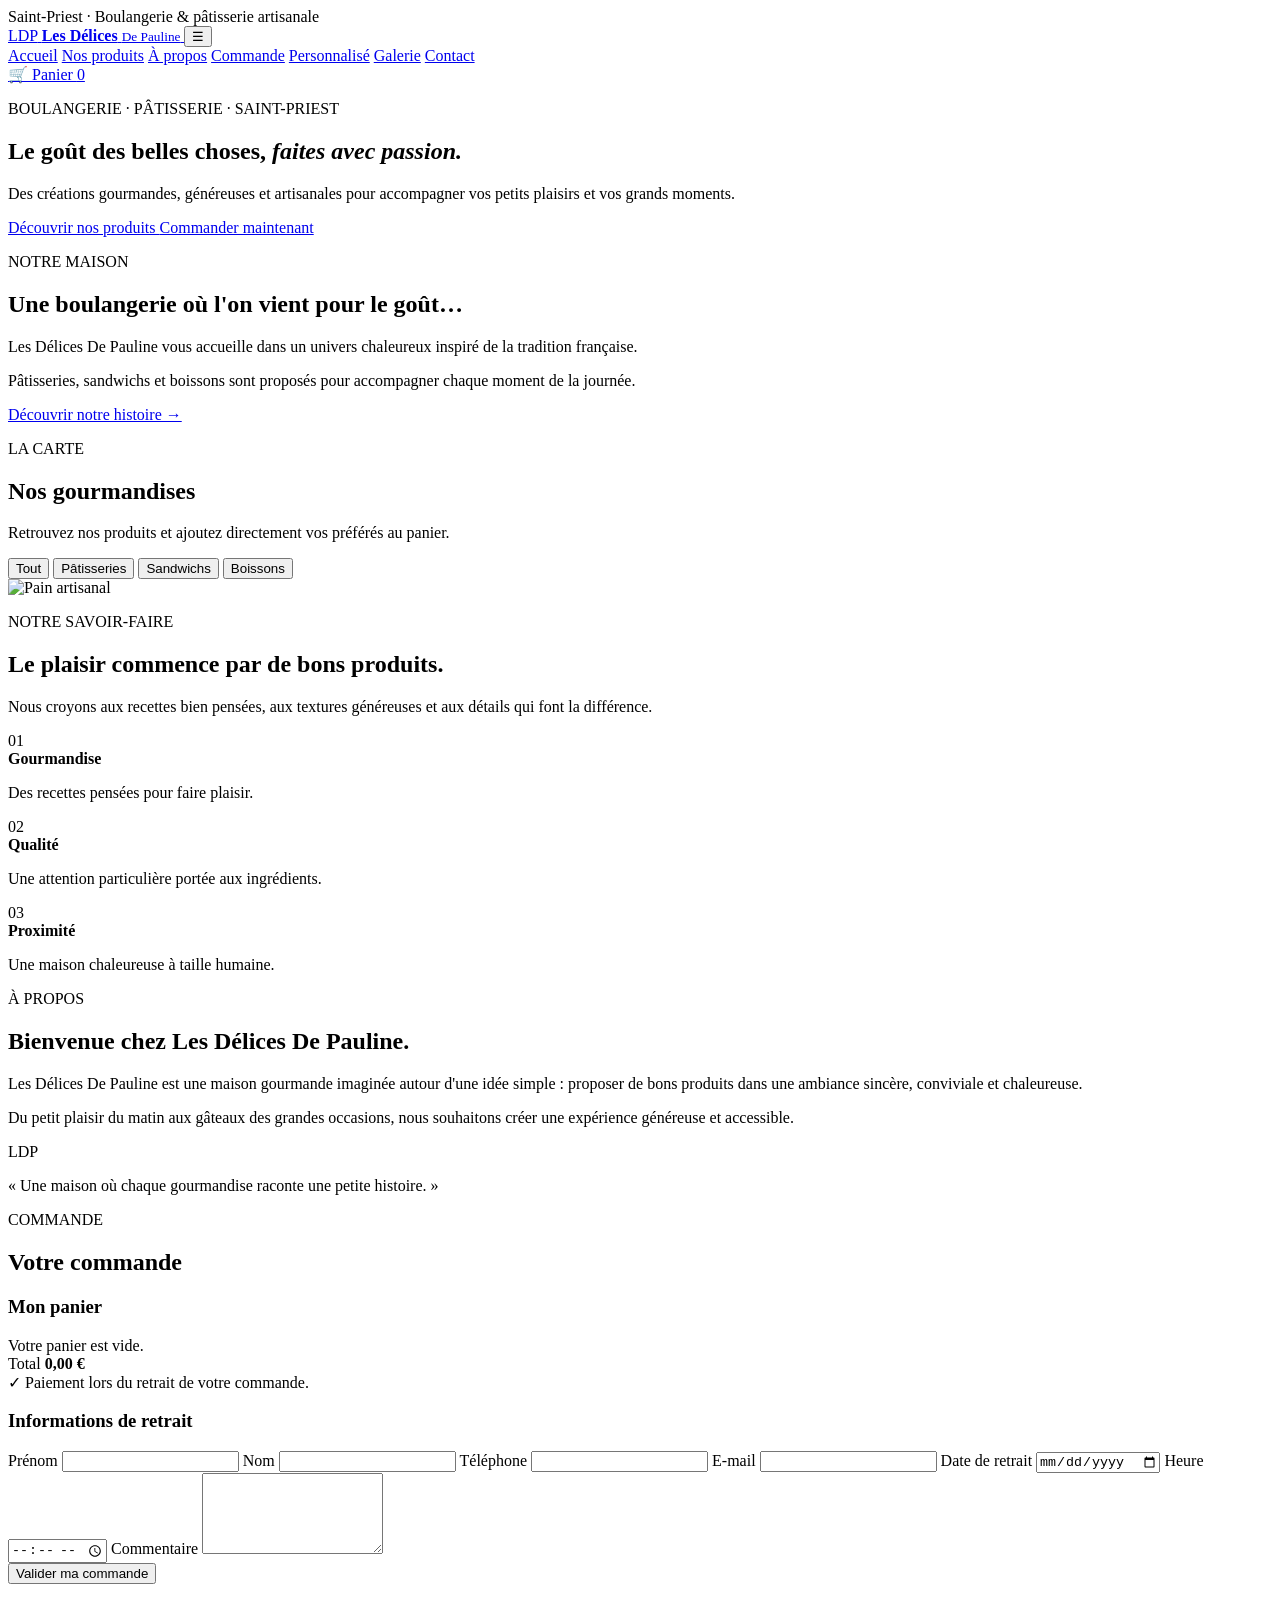
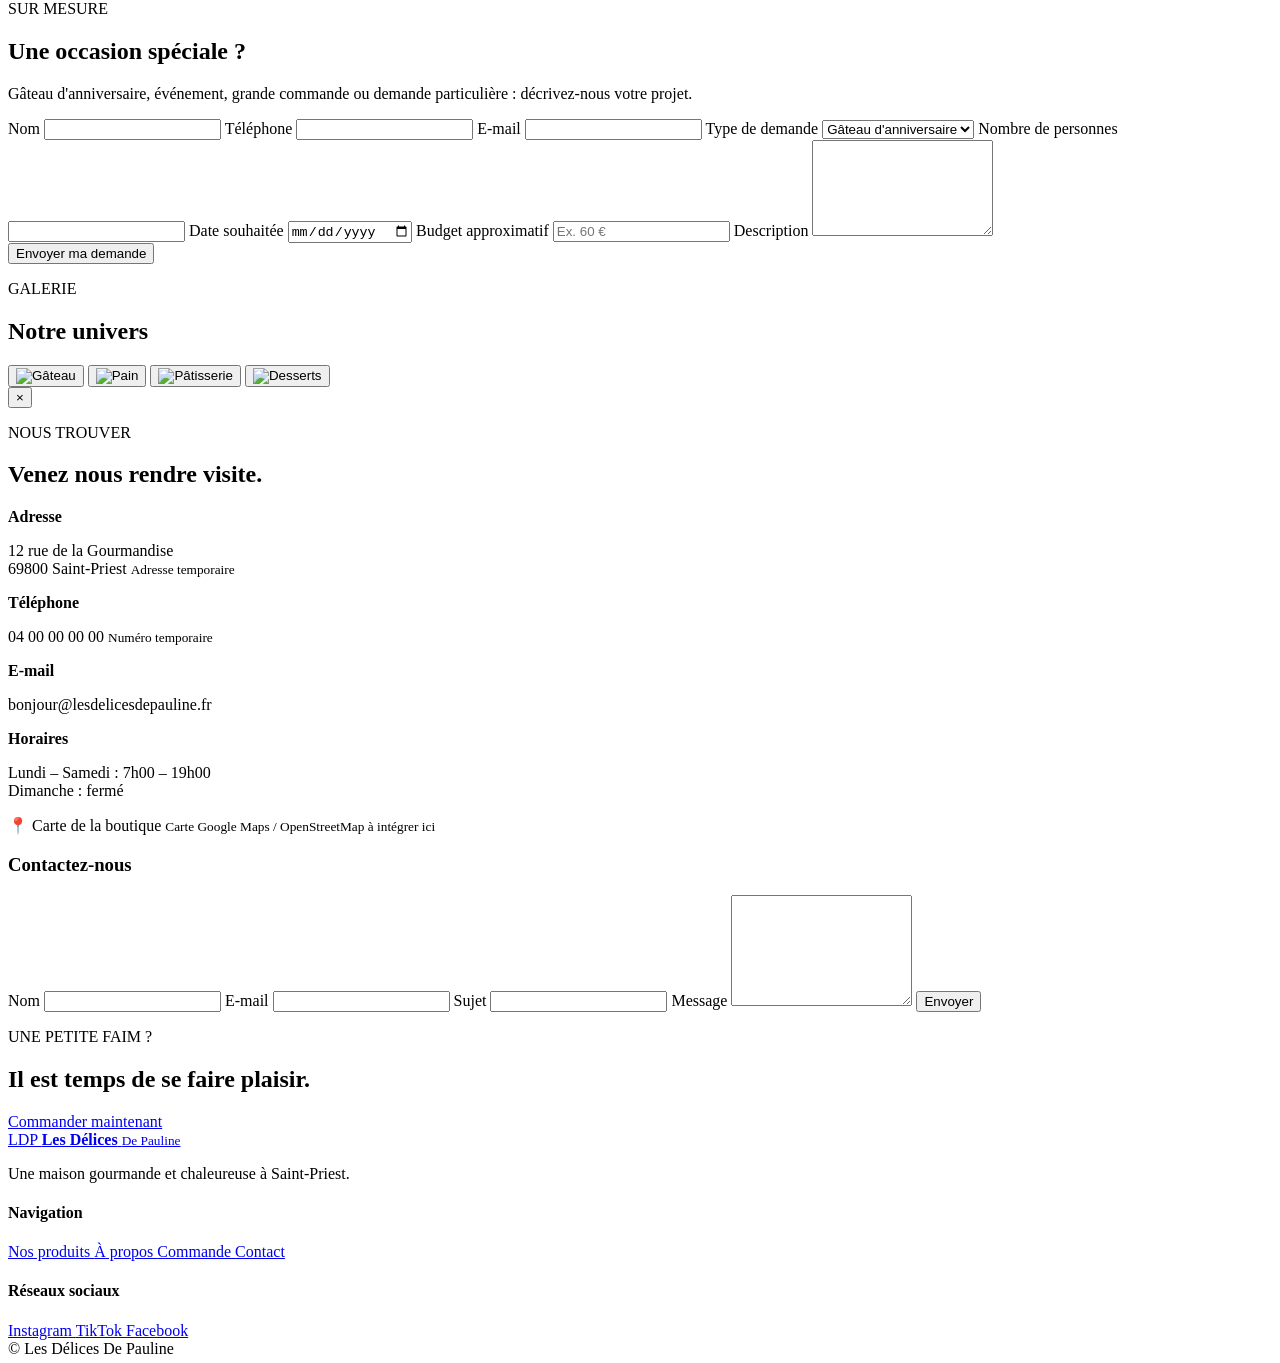
==== index.html @ 316fb8d6 "Add index.html for bakery website This commit adds a new HTML file for the bakery website, including" ====
<!DOCTYPE html>
<html lang="fr">
<head>
    <meta charset="UTF-8">
    <meta name="viewport" content="width=device-width, initial-scale=1.0">

    <meta name="description"
          content="Les Délices De Pauline - Boulangerie et pâtisserie artisanale à Saint-Priest.">

    <title>Les Délices De Pauline | Boulangerie & Pâtisserie</title>

    <!-- Polices Google -->
    <link rel="preconnect" href="https://fonts.googleapis.com">
    <link rel="preconnect" href="https://fonts.gstatic.com" crossorigin>

    <link href="https://fonts.googleapis.com/css2?family=Cormorant+Garamond:wght@500;600;700&family=Montserrat:wght@400;500;600;700&display=swap"
          rel="stylesheet">

    <link rel="stylesheet" href="style.css">
</head>

<body>

<!-- =====================================================
     BARRE SUPÉRIEURE
===================================================== -->

<div class="topbar">
    Saint-Priest · Boulangerie & pâtisserie artisanale
</div>


<!-- =====================================================
     NAVIGATION
===================================================== -->

<header class="header">

    <nav class="navbar">

        <a href="#accueil" class="logo">

            <span class="logo-circle">LDP</span>

            <span class="logo-text">
                <strong>Les Délices</strong>
                <small>De Pauline</small>
            </span>

        </a>

        <button class="menu-toggle" id="menuToggle">
            ☰
        </button>

        <div class="nav-links" id="navLinks">

            <a href="#accueil">Accueil</a>
            <a href="#produits">Nos produits</a>
            <a href="#apropos">À propos</a>
            <a href="#commande">Commande</a>
            <a href="#personnalise">Personnalisé</a>
            <a href="#galerie">Galerie</a>
            <a href="#contact">Contact</a>

        </div>

        <a href="#commande" class="cart-button">

            🛒 Panier

            <span id="cartCount">0</span>

        </a>

    </nav>

</header>


<main>

<!-- =====================================================
     HERO
===================================================== -->

<section class="hero" id="accueil">

    <div class="hero-overlay"></div>

    <div class="hero-content">

        <p class="eyebrow">
            BOULANGERIE · PÂTISSERIE · SAINT-PRIEST
        </p>

        <h1>
            Le goût des belles choses,
            <em>faites avec passion.</em>
        </h1>

        <p>
            Des créations gourmandes, généreuses et artisanales
            pour accompagner vos petits plaisirs et vos grands moments.
        </p>

        <div class="hero-buttons">

            <a href="#produits" class="btn btn-gold">
                Découvrir nos produits
            </a>

            <a href="#commande" class="btn btn-white">
                Commander maintenant
            </a>

        </div>

    </div>

</section>


<!-- =====================================================
     INTRODUCTION
===================================================== -->

<section class="intro section">

    <div class="container intro-grid">

        <div>

            <p class="eyebrow">
                NOTRE MAISON
            </p>

            <h2>
                Une boulangerie où l'on vient
                pour le goût…
            </h2>

        </div>

        <div>

            <p>
                Les Délices De Pauline vous accueille dans un univers
                chaleureux inspiré de la tradition française.
            </p>

            <p>
                Pâtisseries, sandwichs et boissons sont proposés
                pour accompagner chaque moment de la journée.
            </p>

            <a href="#apropos" class="text-link">
                Découvrir notre histoire →
            </a>

        </div>

    </div>

</section>


<!-- =====================================================
     PRODUITS
===================================================== -->

<section class="products section" id="produits">

    <div class="container">

        <div class="section-header">

            <div>

                <p class="eyebrow">
                    LA CARTE
                </p>

                <h2>
                    Nos gourmandises
                </h2>

            </div>

            <p>
                Retrouvez nos produits et ajoutez directement
                vos préférés au panier.
            </p>

        </div>


        <!-- FILTRES -->

        <div class="filters">

            <button class="filter active" data-filter="all">
                Tout
            </button>

            <button class="filter" data-filter="patisseries">
                Pâtisseries
            </button>

            <button class="filter" data-filter="sandwichs">
                Sandwichs
            </button>

            <button class="filter" data-filter="boissons">
                Boissons
            </button>

        </div>


        <!-- PRODUITS GÉNÉRÉS PAR JAVASCRIPT -->

        <div class="products-grid" id="productsGrid"></div>

    </div>

</section>


<!-- =====================================================
     SAVOIR-FAIRE
===================================================== -->

<section class="quality section">

    <div class="container quality-grid">

        <div class="quality-image">

            <!--
            IMAGE À REMPLACER :

            Remplacez cette URL par votre propre photo.
            -->

            <img
                src="https://images.unsplash.com/photo-1509440159596-0249088772ff?auto=format&fit=crop&w=1200&q=85"
                alt="Pain artisanal">

        </div>


        <div class="quality-content">

            <p class="eyebrow">
                NOTRE SAVOIR-FAIRE
            </p>

            <h2>
                Le plaisir commence
                par de bons produits.
            </h2>

            <p>
                Nous croyons aux recettes bien pensées,
                aux textures généreuses et aux détails
                qui font la différence.
            </p>

            <div class="values">

                <div>
                    <span>01</span>

                    <div>
                        <strong>Gourmandise</strong>
                        <p>
                            Des recettes pensées pour faire plaisir.
                        </p>
                    </div>
                </div>

                <div>
                    <span>02</span>

                    <div>
                        <strong>Qualité</strong>
                        <p>
                            Une attention particulière portée aux ingrédients.
                        </p>
                    </div>
                </div>

                <div>
                    <span>03</span>

                    <div>
                        <strong>Proximité</strong>
                        <p>
                            Une maison chaleureuse à taille humaine.
                        </p>
                    </div>
                </div>

            </div>

        </div>

    </div>

</section>


<!-- =====================================================
     À PROPOS
===================================================== -->

<section class="about section" id="apropos">

    <div class="container about-grid">

        <div>

            <p class="eyebrow">
                À PROPOS
            </p>

            <h2>
                Bienvenue chez
                Les Délices De Pauline.
            </h2>

            <!--
            TEXTE À MODIFIER :

            Remplacez ces paragraphes par votre véritable histoire.
            -->

            <p>
                Les Délices De Pauline est une maison gourmande
                imaginée autour d'une idée simple :
                proposer de bons produits dans une ambiance
                sincère, conviviale et chaleureuse.
            </p>

            <p>
                Du petit plaisir du matin aux gâteaux des grandes
                occasions, nous souhaitons créer une expérience
                généreuse et accessible.
            </p>

        </div>


        <div class="about-card">

            <span>LDP</span>

            <p>
                « Une maison où chaque gourmandise
                raconte une petite histoire. »
            </p>

        </div>

    </div>

</section>


<!-- =====================================================
     COMMANDE / PANIER
===================================================== -->

<section class="order section" id="commande">

    <div class="container">

        <div class="section-header">

            <div>

                <p class="eyebrow">
                    COMMANDE
                </p>

                <h2>
                    Votre commande
                </h2>

            </div>

        </div>


        <div class="order-grid">


            <!-- PANIER -->

            <div class="cart-box">

                <h3>
                    Mon panier
                </h3>

                <div id="cartItems">

                    <div class="empty-cart">
                        Votre panier est vide.
                    </div>

                </div>


                <div class="cart-total">

                    <span>
                        Total
                    </span>

                    <strong id="cartTotal">
                        0,00 €
                    </strong>

                </div>

                <div class="payment-note">
                    ✓ Paiement lors du retrait de votre commande.
                </div>

            </div>


            <!-- FORMULAIRE -->

            <form class="form-box" id="orderForm">

                <h3>
                    Informations de retrait
                </h3>

                <div class="form-grid">

                    <label>
                        Prénom
                        <input
                            type="text"
                            name="prenom"
                            required>
                    </label>

                    <label>
                        Nom
                        <input
                            type="text"
                            name="nom"
                            required>
                    </label>

                    <label>
                        Téléphone
                        <input
                            type="tel"
                            name="telephone"
                            required>
                    </label>

                    <label>
                        E-mail
                        <input
                            type="email"
                            name="email"
                            required>
                    </label>

                    <label>
                        Date de retrait
                        <input
                            type="date"
                            name="date"
                            required>
                    </label>

                    <label>
                        Heure
                        <input
                            type="time"
                            name="heure"
                            required>
                    </label>

                    <label class="full">

                        Commentaire

                        <textarea
                            name="commentaire"
                            rows="5"
                            placeholder="Une précision pour votre commande ?">
                        </textarea>

                    </label>

                </div>

                <button
                    type="submit"
                    class="btn btn-brown full">

                    Valider ma commande

                </button>

            </form>

        </div>

    </div>

</section>


<!-- =====================================================
     COMMANDE PERSONNALISÉE
===================================================== -->

<section class="personalized section" id="personnalise">

    <div class="container personalized-grid">

        <div>

            <p class="eyebrow">
                SUR MESURE
            </p>

            <h2>
                Une occasion spéciale ?
            </h2>

            <p>
                Gâteau d'anniversaire, événement,
                grande commande ou demande particulière :
                décrivez-nous votre projet.
            </p>

        </div>


        <form class="form-box" id="customForm">

            <div class="form-grid">

                <label>
                    Nom
                    <input name="nom" required>
                </label>

                <label>
                    Téléphone
                    <input name="telephone" required>
                </label>

                <label>
                    E-mail
                    <input name="email" type="email" required>
                </label>

                <label>
                    Type de demande

                    <select name="type">

                        <option>
                            Gâteau d'anniversaire
                        </option>

                        <option>
                            Événement
                        </option>

                        <option>
                            Grande commande
                        </option>

                        <option>
                            Demande spéciale
                        </option>

                    </select>

                </label>

                <label>
                    Nombre de personnes
                    <input
                        name="personnes"
                        type="number"
                        min="1">
                </label>

                <label>
                    Date souhaitée
                    <input
                        name="date"
                        type="date">
                </label>

                <label>
                    Budget approximatif
                    <input
                        name="budget"
                        placeholder="Ex. 60 €">
                </label>

                <label class="full">

                    Description

                    <textarea
                        name="description"
                        rows="6"
                        required
                        placeholder="Décrivez votre projet...">
                    </textarea>

                </label>

            </div>

            <button class="btn btn-brown full">
                Envoyer ma demande
            </button>

        </form>

    </div>

</section>


<!-- =====================================================
     GALERIE
===================================================== -->

<section class="gallery section" id="galerie">

    <div class="container">

        <div class="section-header">

            <div>

                <p class="eyebrow">
                    GALERIE
                </p>

                <h2>
                    Notre univers
                </h2>

            </div>

        </div>


        <!--
        IMAGES À REMPLACER :
        Remplacez les URL des images par vos propres photos.
        -->

        <div class="gallery-grid">

            <button class="gallery-image">
                <img
                    src="https://images.unsplash.com/photo-1578985545062-69928b1d9587?auto=format&fit=crop&w=1000&q=85"
                    alt="Gâteau">
            </button>

            <button class="gallery-image">
                <img
                    src="https://images.unsplash.com/photo-1555507036-ab1f4038808a?auto=format&fit=crop&w=1000&q=85"
                    alt="Pain">
            </button>

            <button class="gallery-image">
                <img
                    src="https://images.unsplash.com/photo-1486427944299-d1955d23e34d?auto=format&fit=crop&w=1000&q=85"
                    alt="Pâtisserie">
            </button>

            <button class="gallery-image">
                <img
                    src="https://images.unsplash.com/photo-1519869325930-281384150729?auto=format&fit=crop&w=1000&q=85"
                    alt="Desserts">
            </button>

        </div>

    </div>

</section>


<!-- =====================================================
     LIGHTBOX
===================================================== -->

<div class="lightbox" id="lightbox">

    <button id="closeLightbox">
        ×
    </button>

    <img id="lightboxImage" src="" alt="">

</div>


<!-- =====================================================
     CONTACT
===================================================== -->

<section class="contact section" id="contact">

    <div class="container contact-grid">

        <div>

            <p class="eyebrow">
                NOUS TROUVER
            </p>

            <h2>
                Venez nous rendre visite.
            </h2>


            <!--
            INFORMATIONS À MODIFIER :

            Adresse
            Téléphone
            Email
            Horaires
            -->

            <div class="contact-info">

                <div>
                    <strong>Adresse</strong>

                    <p>
                        12 rue de la Gourmandise<br>
                        69800 Saint-Priest

                        <small>
                            Adresse temporaire
                        </small>
                    </p>
                </div>


                <div>
                    <strong>Téléphone</strong>

                    <p>
                        04 00 00 00 00

                        <small>
                            Numéro temporaire
                        </small>
                    </p>
                </div>


                <div>
                    <strong>E-mail</strong>

                    <p>
                        bonjour@lesdelicesdepauline.fr
                    </p>
                </div>


                <div>
                    <strong>Horaires</strong>

                    <p>
                        Lundi – Samedi : 7h00 – 19h00<br>
                        Dimanche : fermé
                    </p>
                </div>

            </div>


            <div class="map">
                📍 Carte de la boutique
                <small>
                    Carte Google Maps / OpenStreetMap à intégrer ici
                </small>
            </div>

        </div>


        <form class="form-box" id="contactForm">

            <h3>
                Contactez-nous
            </h3>

            <label>
                Nom
                <input name="nom" required>
            </label>

            <label>
                E-mail
                <input
                    name="email"
                    type="email"
                    required>
            </label>

            <label>
                Sujet
                <input name="sujet" required>
            </label>

            <label>
                Message

                <textarea
                    name="message"
                    rows="7"
                    required>
                </textarea>

            </label>

            <button class="btn btn-brown">
                Envoyer
            </button>

        </form>

    </div>

</section>


<!-- =====================================================
     CTA
===================================================== -->

<section class="cta">

    <div class="container cta-content">

        <div>

            <p class="eyebrow">
                UNE PETITE FAIM ?
            </p>

            <h2>
                Il est temps de se faire plaisir.
            </h2>

        </div>

        <a href="#produits" class="btn btn-white">
            Commander maintenant
        </a>

    </div>

</section>

</main>


<!-- =====================================================
     FOOTER
===================================================== -->

<footer>

    <div class="container footer-grid">

        <div>

            <a href="#accueil" class="logo footer-logo">

                <span class="logo-circle">
                    LDP
                </span>

                <span class="logo-text">
                    <strong>Les Délices</strong>
                    <small>De Pauline</small>
                </span>

            </a>

            <p>
                Une maison gourmande et chaleureuse
                à Saint-Priest.
            </p>

        </div>


        <div>

            <h4>
                Navigation
            </h4>

            <a href="#produits">
                Nos produits
            </a>

            <a href="#apropos">
                À propos
            </a>

            <a href="#commande">
                Commande
            </a>

            <a href="#contact">
                Contact
            </a>

        </div>


        <div>

            <h4>
                Réseaux sociaux
            </h4>

            <!--
            RÉSEAUX SOCIAUX :

            Remplacez les "#" par vos vrais liens.
            -->

            <div class="socials">

                <a href="#" target="_blank">
                    Instagram
                </a>

                <a href="#" target="_blank">
                    TikTok
                </a>

                <a href="#" target="_blank">
                    Facebook
                </a>

            </div>

        </div>

    </div>


    <div class="footer-bottom">

        © <span id="year"></span>
        Les Délices De Pauline

    </div>

</footer>


<div class="toast" id="toast"></div>


<script src="script.js"></script>

</body>
</html>
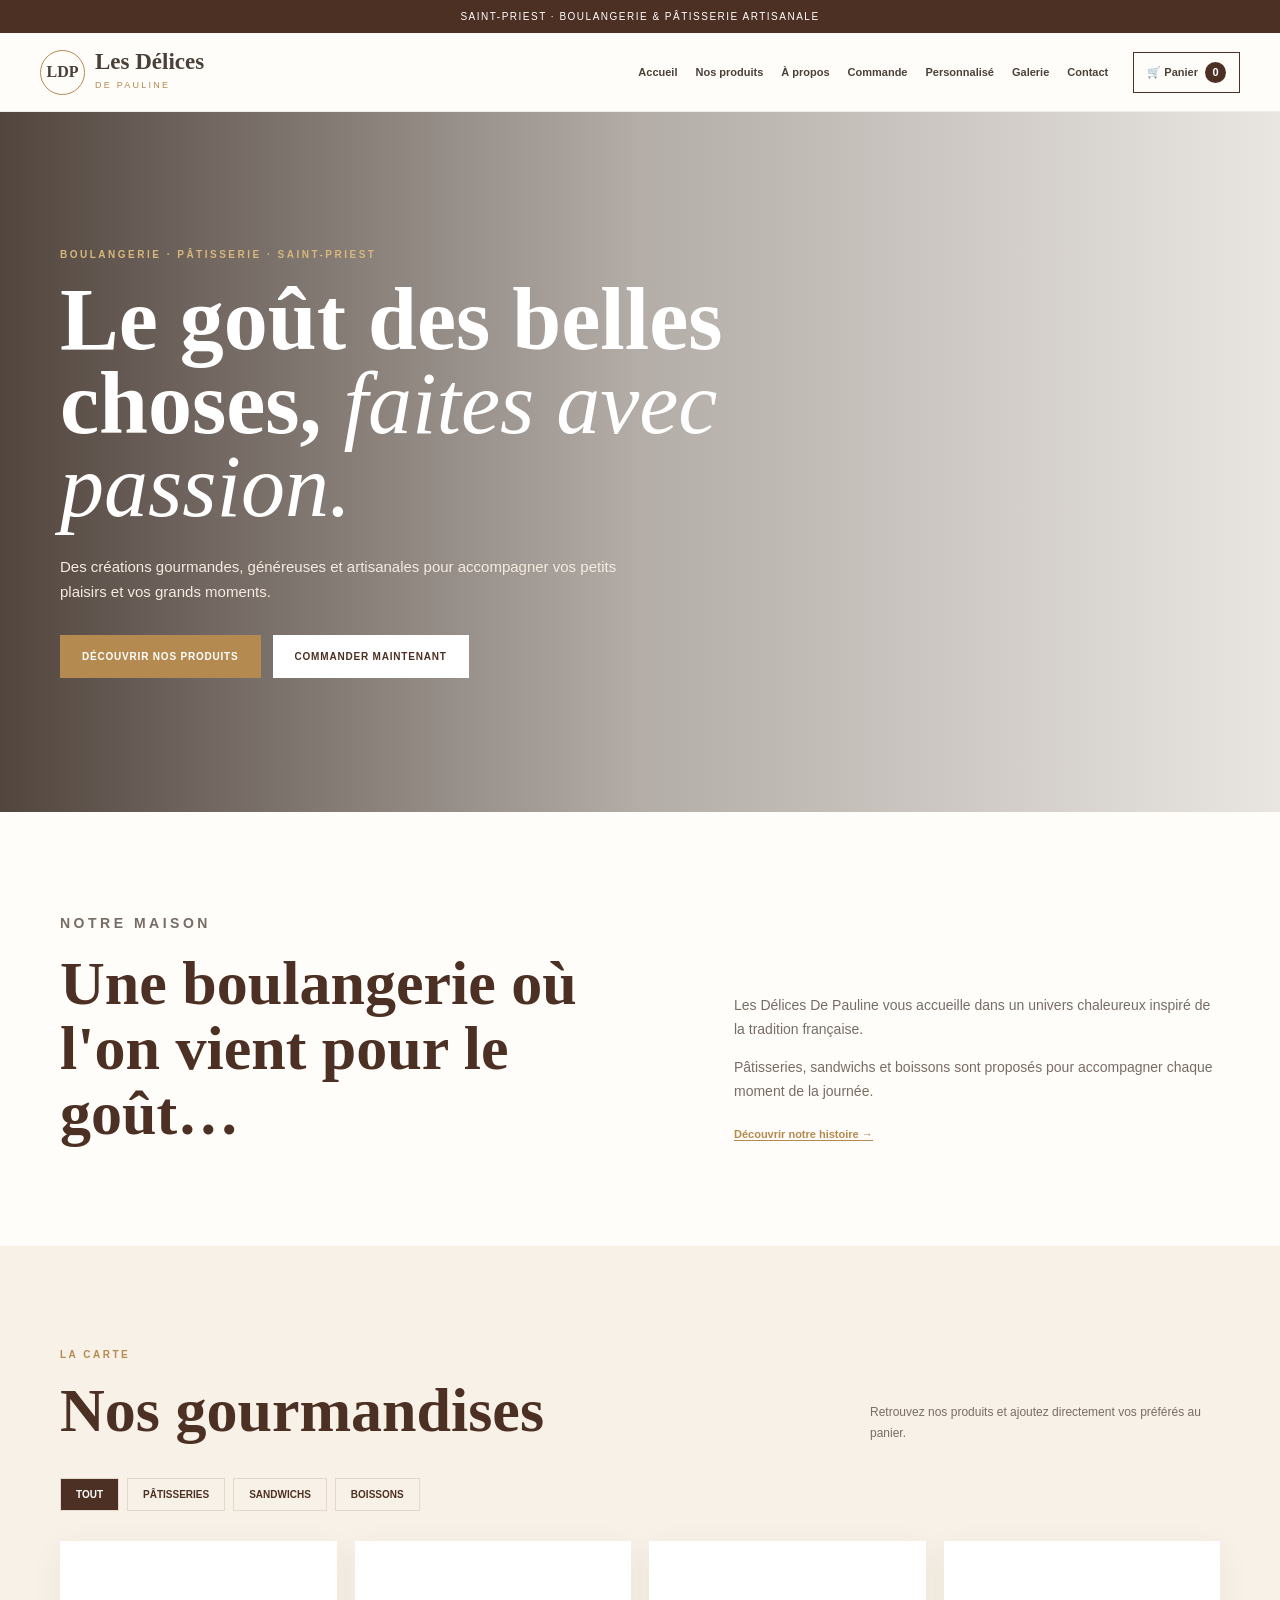
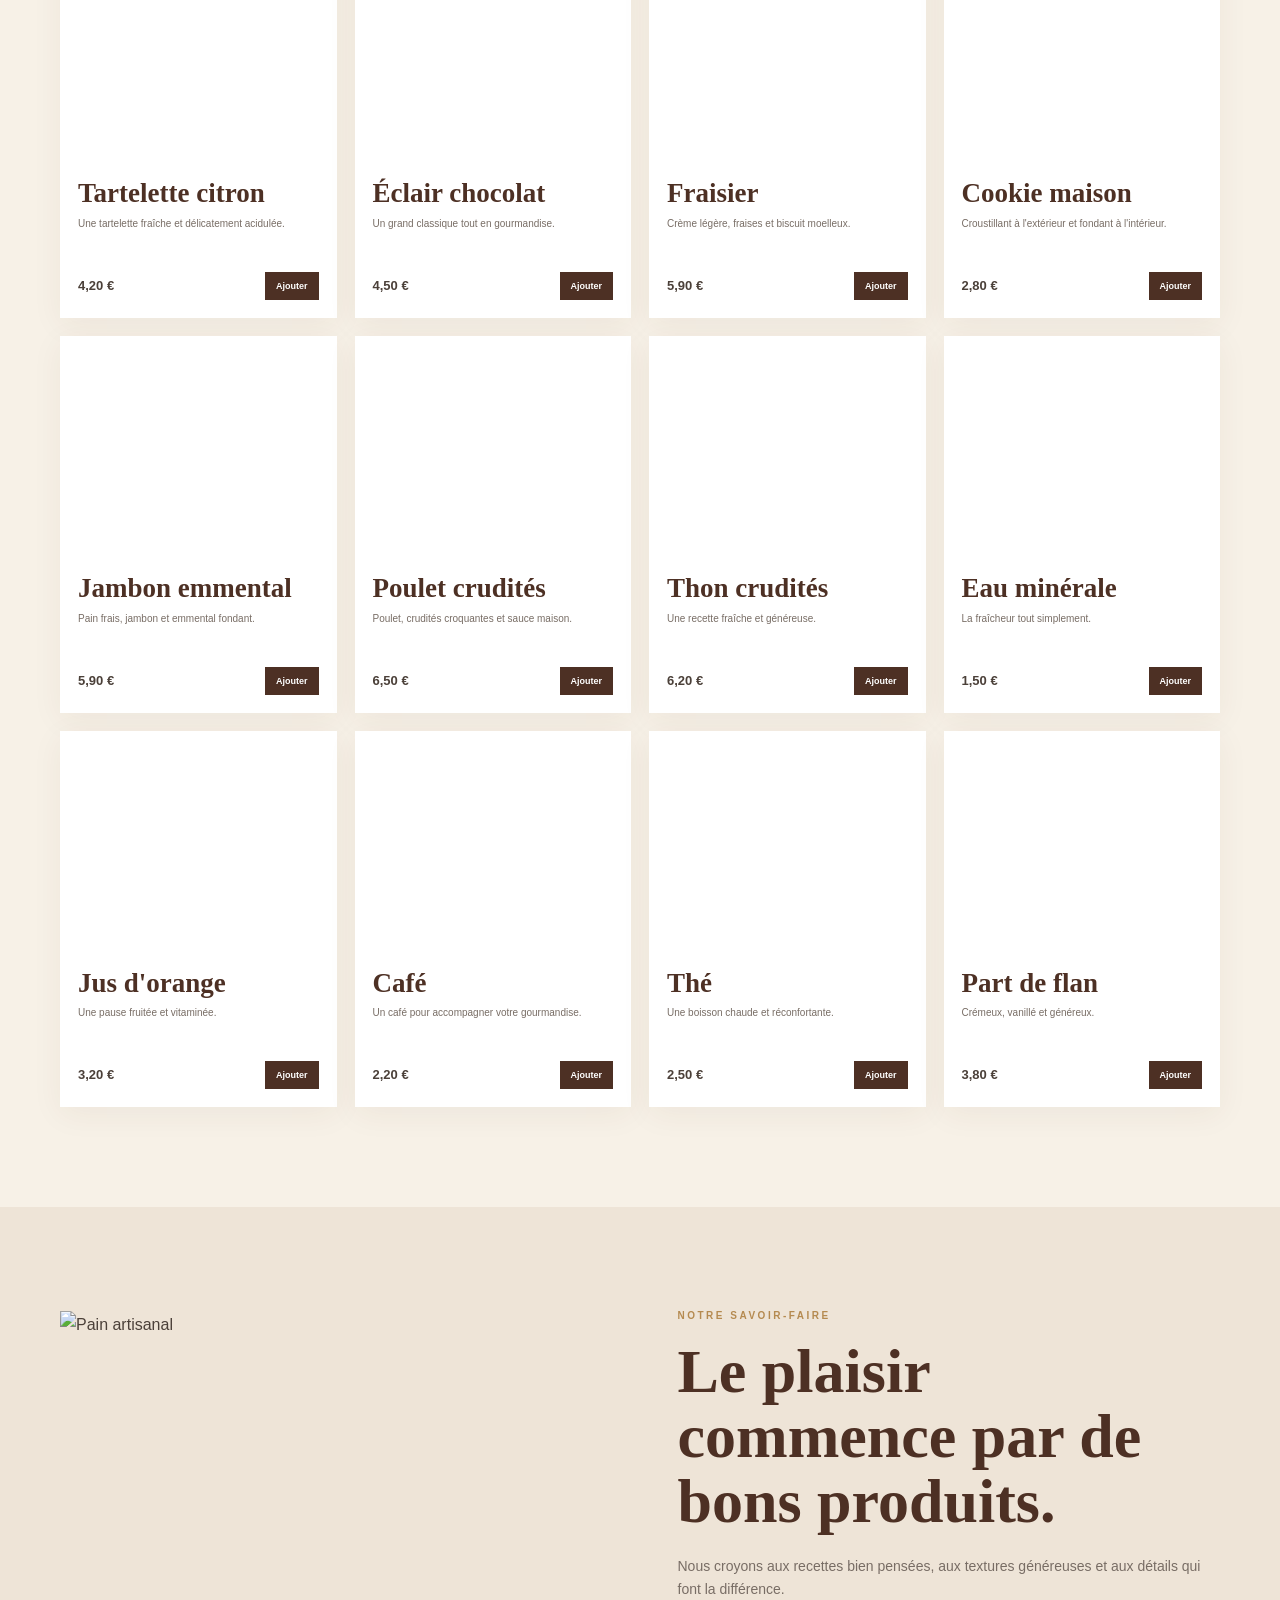
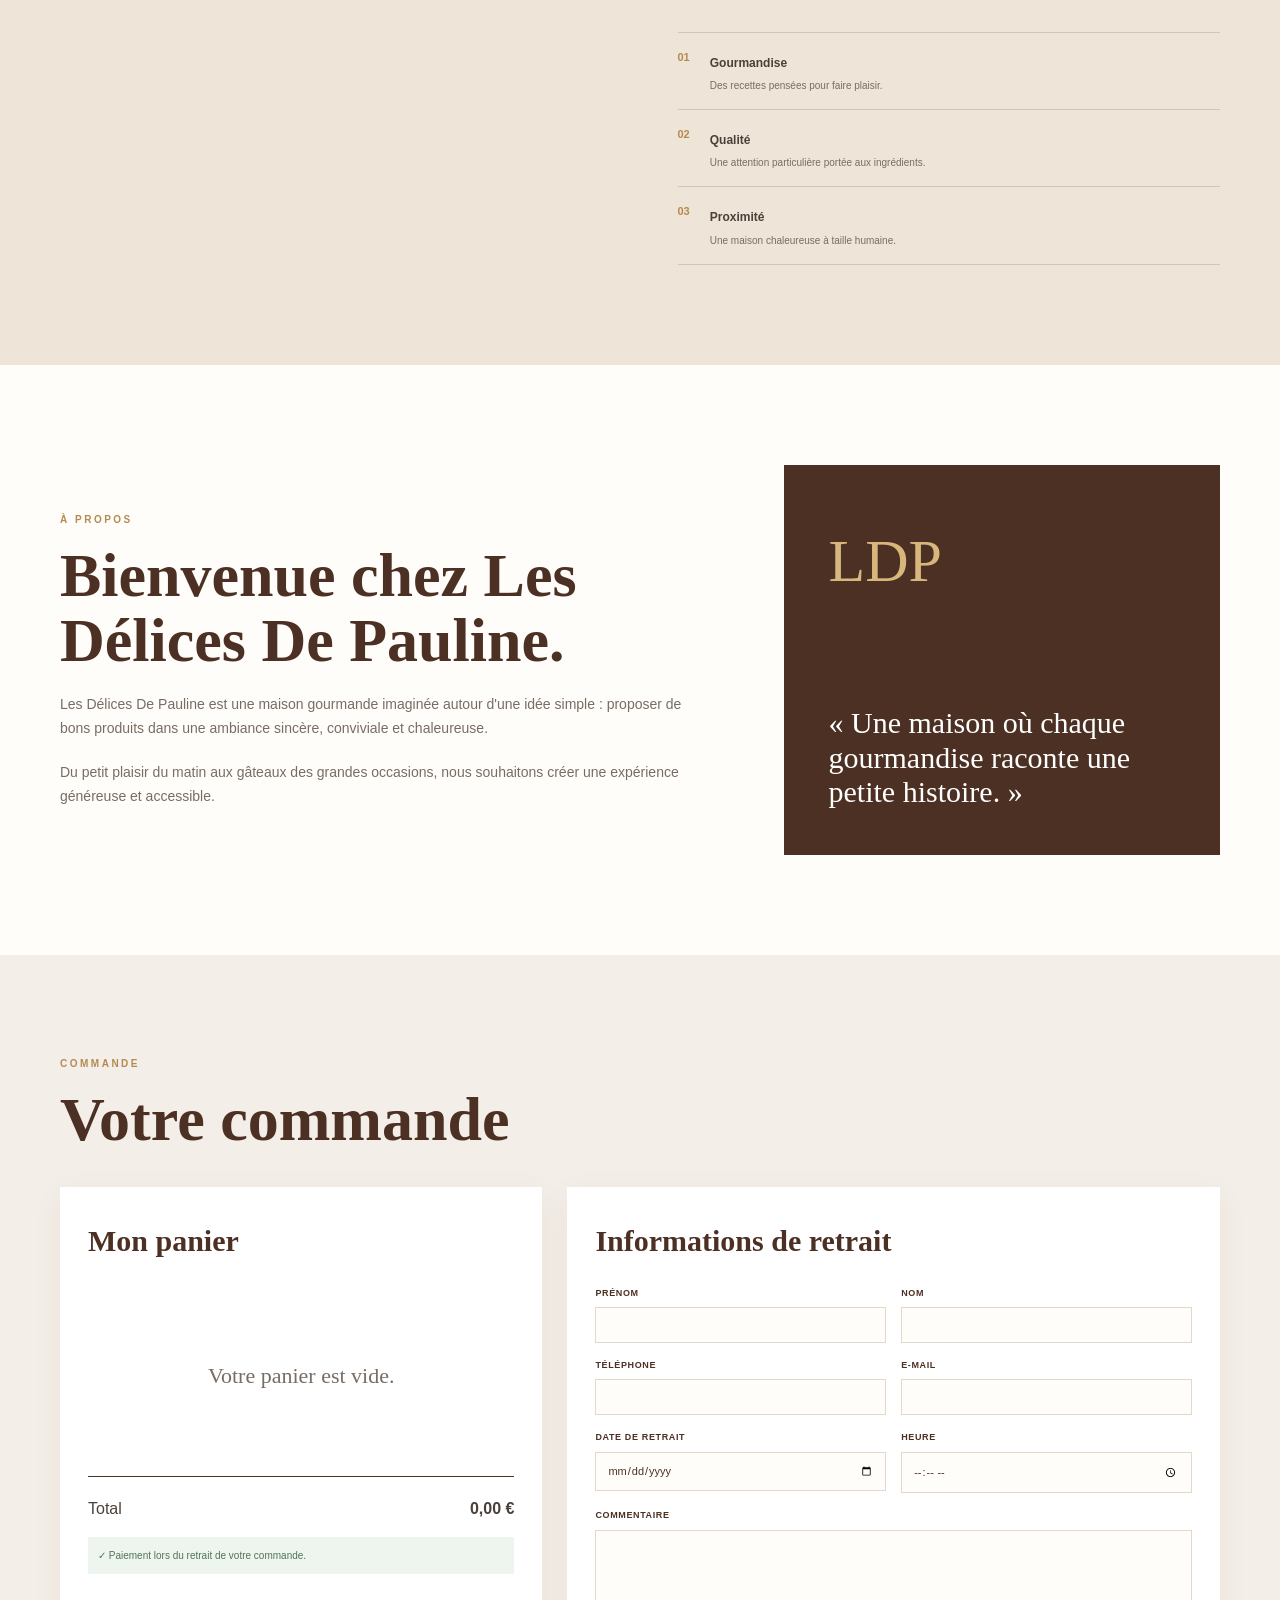
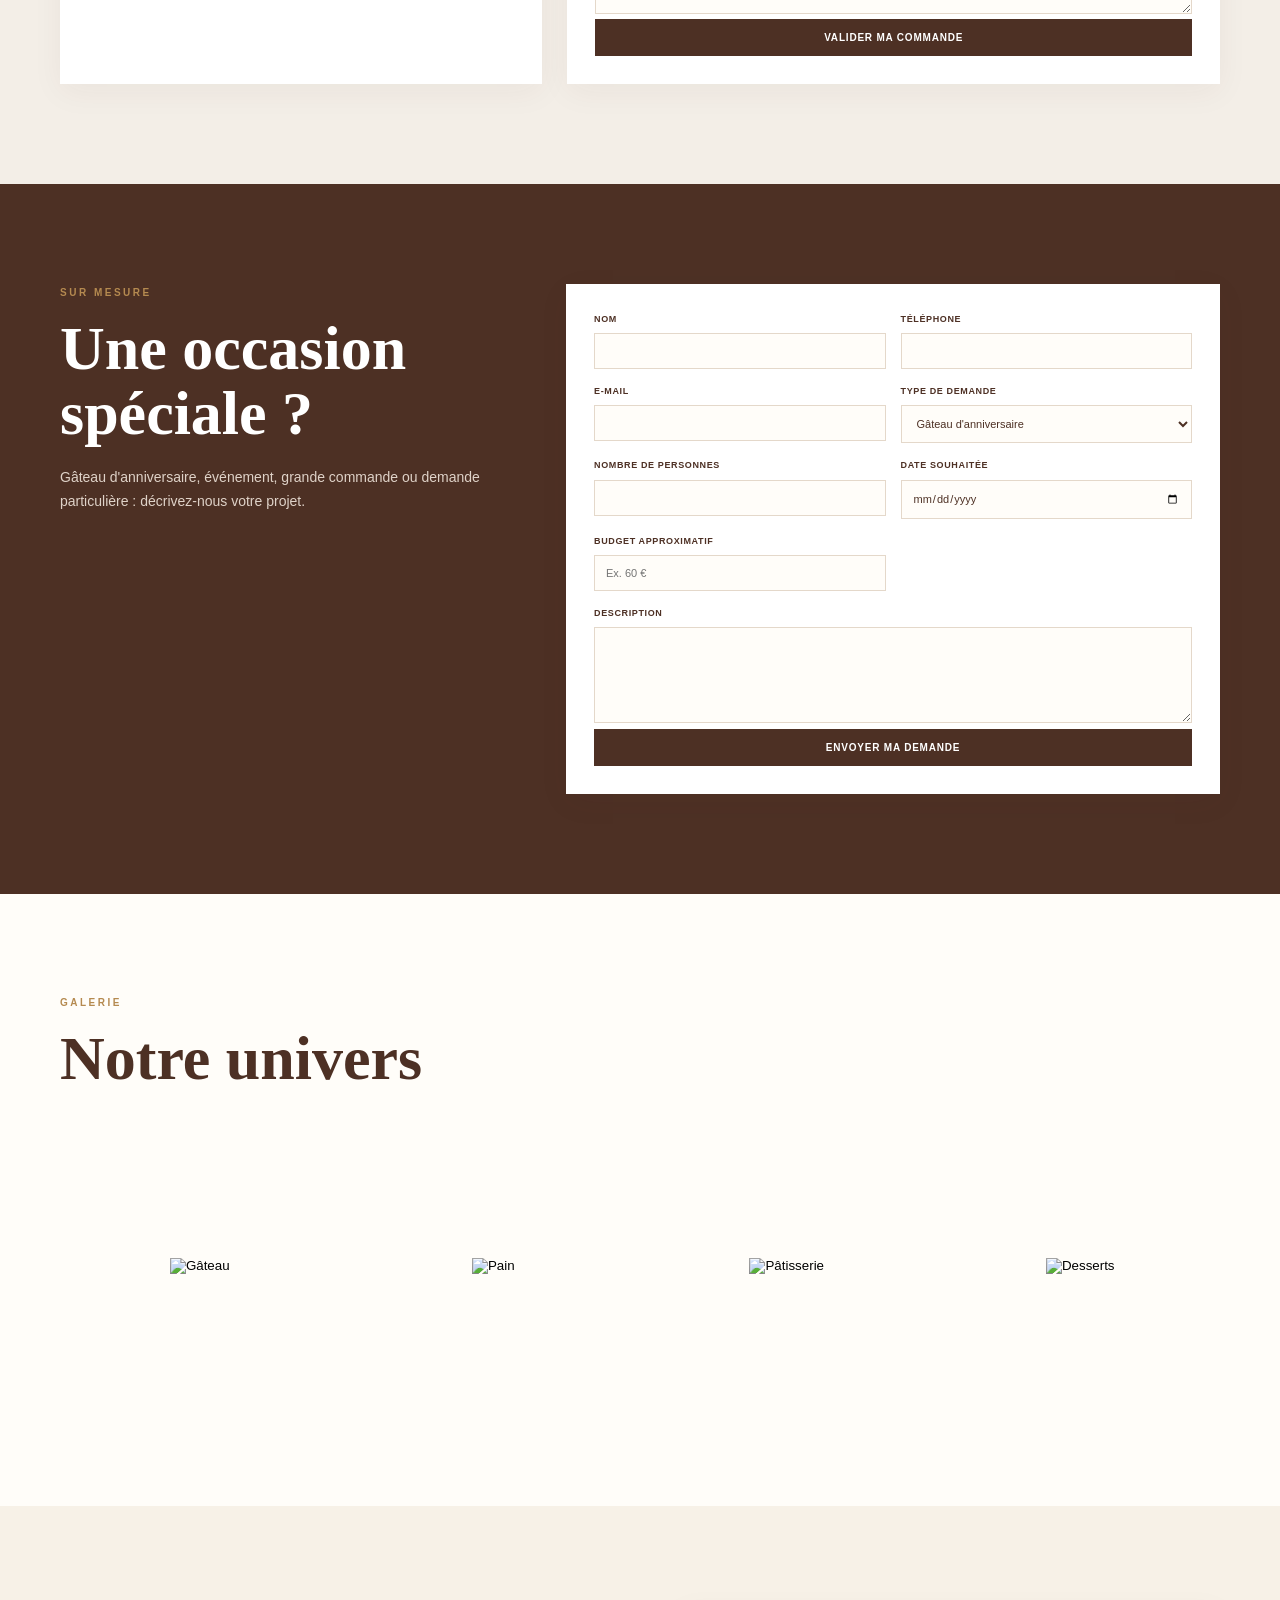
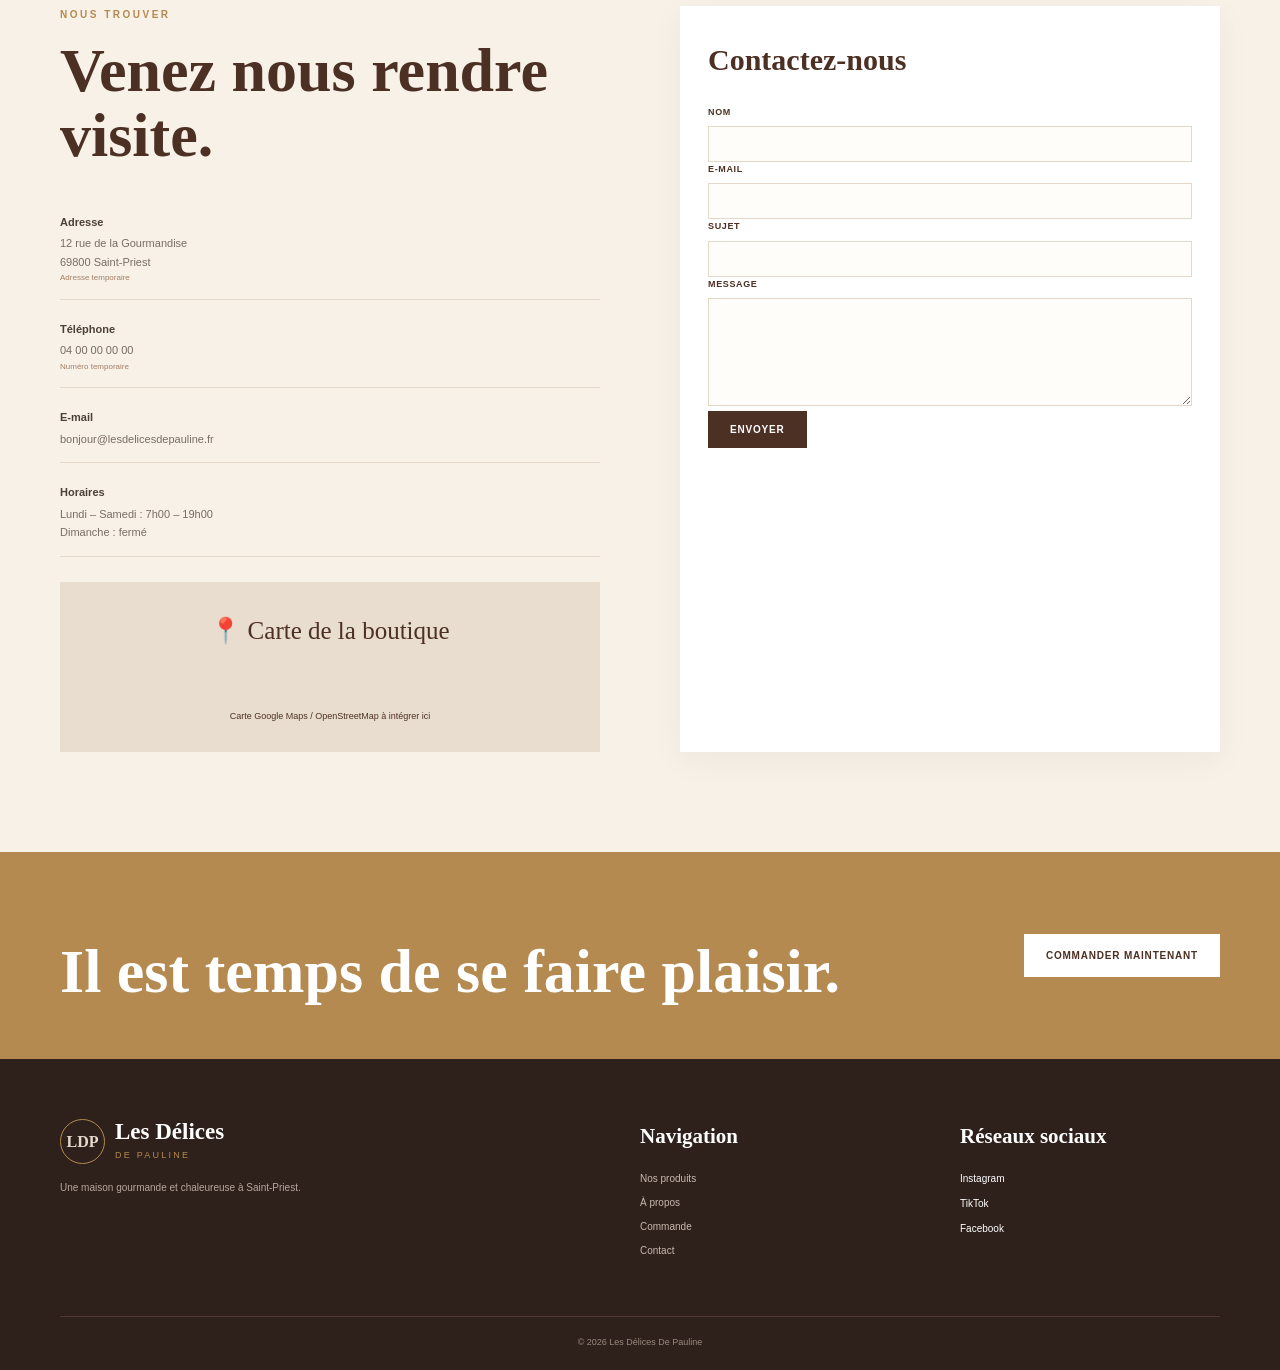
==== commit 4aee1354: "Update index.html" ====
--- a/index.html
+++ b/index.html
@@ -985,7 +985,7 @@
 <div class="toast" id="toast"></div>
 
 
+<script src="https://cdn.jsdelivr.net/npm/@supabase/supabase-js@2"></script>
 <script src="script.js"></script>
-
 </body>
 </html>
--- a/style.css
+++ b/style.css
@@ -0,0 +1,1470 @@
+/* =====================================================
+   LES DÉLICES DE PAULINE
+   STYLE PRINCIPAL
+===================================================== */
+
+:root {
+
+    --cream: #f7f1e7;
+    --white: #fffdf9;
+    --brown: #4d3024;
+    --brown-light: #76513e;
+    --gold: #b58a50;
+    --gold-light: #d8b77d;
+    --text: #4b4039;
+    --muted: #786d65;
+    --border: #e4d8ca;
+
+    --serif: "Cormorant Garamond", Georgia, serif;
+    --sans: "Montserrat", Arial, sans-serif;
+}
+
+
+* {
+    margin: 0;
+    padding: 0;
+    box-sizing: border-box;
+}
+
+
+html {
+    scroll-behavior: smooth;
+}
+
+
+body {
+    background: var(--white);
+    color: var(--text);
+    font-family: var(--sans);
+    line-height: 1.7;
+}
+
+
+button,
+input,
+textarea,
+select {
+    font-family: inherit;
+}
+
+
+button {
+    cursor: pointer;
+}
+
+
+a {
+    text-decoration: none;
+    color: inherit;
+}
+
+
+.container {
+    width: min(1160px, calc(100% - 40px));
+    margin: auto;
+}
+
+
+.section {
+    padding: 100px 0;
+}
+
+
+/* =====================================================
+   TOPBAR
+===================================================== */
+
+.topbar {
+    background: var(--brown);
+    color: white;
+    text-align: center;
+    padding: 8px;
+    font-size: 10px;
+    text-transform: uppercase;
+    letter-spacing: .15em;
+}
+
+
+/* =====================================================
+   HEADER
+===================================================== */
+
+.header {
+    position: sticky;
+    top: 0;
+    z-index: 100;
+
+    background: rgba(255,253,249,.95);
+
+    backdrop-filter: blur(12px);
+
+    border-bottom: 1px solid rgba(77,48,36,.08);
+}
+
+
+.navbar {
+    width: min(1200px, calc(100% - 40px));
+    min-height: 78px;
+
+    margin: auto;
+
+    display: flex;
+    align-items: center;
+
+    gap: 25px;
+}
+
+
+.logo {
+    display: flex;
+    align-items: center;
+    gap: 10px;
+
+    margin-right: auto;
+}
+
+
+.logo-circle {
+    width: 45px;
+    height: 45px;
+
+    border: 1px solid var(--gold);
+
+    border-radius: 50%;
+
+    display: grid;
+    place-items: center;
+
+    font-family: var(--serif);
+    font-weight: 700;
+}
+
+
+.logo-text strong,
+.logo-text small {
+    display: block;
+}
+
+
+.logo-text strong {
+    font-family: var(--serif);
+    font-size: 23px;
+    line-height: 1;
+}
+
+
+.logo-text small {
+    color: var(--gold);
+
+    font-size: 9px;
+
+    text-transform: uppercase;
+
+    letter-spacing: .25em;
+
+    margin-top: 5px;
+}
+
+
+.nav-links {
+    display: flex;
+    gap: 18px;
+}
+
+
+.nav-links a {
+    font-size: 11px;
+    font-weight: 600;
+
+    transition: .25s;
+}
+
+
+.nav-links a:hover {
+    color: var(--gold);
+}
+
+
+.cart-button {
+    border: 1px solid var(--brown);
+
+    padding: 9px 13px;
+
+    font-size: 11px;
+    font-weight: 700;
+}
+
+
+.cart-button span {
+    display: inline-grid;
+    place-items: center;
+
+    width: 21px;
+    height: 21px;
+
+    margin-left: 4px;
+
+    border-radius: 50%;
+
+    background: var(--brown);
+    color: white;
+}
+
+
+.menu-toggle {
+    display: none;
+
+    border: none;
+    background: transparent;
+
+    font-size: 25px;
+}
+
+
+/* =====================================================
+   HERO
+===================================================== */
+
+.hero {
+    min-height: 700px;
+
+    display: flex;
+    align-items: center;
+
+    position: relative;
+
+    background-image:
+        url("https://images.unsplash.com/photo-1509440159596-0249088772ff?auto=format&fit=crop&w=1900&q=90");
+
+    background-position: center;
+    background-size: cover;
+}
+
+
+.hero-overlay {
+    position: absolute;
+    inset: 0;
+
+    background:
+        linear-gradient(
+            90deg,
+            rgba(38,23,15,.80),
+            rgba(38,23,15,.35),
+            rgba(38,23,15,.10)
+        );
+}
+
+
+.hero-content {
+    width: min(1160px, calc(100% - 40px));
+
+    margin: auto;
+
+    position: relative;
+
+    color: white;
+
+    padding: 80px 0;
+}
+
+
+.eyebrow {
+    color: var(--gold);
+
+    font-size: 10px;
+    font-weight: 700;
+
+    letter-spacing: .25em;
+
+    margin-bottom: 15px;
+}
+
+
+.hero .eyebrow {
+    color: var(--gold-light);
+}
+
+
+.hero h1 {
+    max-width: 850px;
+
+    font-family: var(--serif);
+
+    font-size: clamp(50px, 7vw, 88px);
+
+    line-height: .95;
+
+    font-weight: 600;
+
+    margin-bottom: 25px;
+}
+
+
+.hero h1 em {
+    font-weight: 400;
+}
+
+
+.hero p:not(.eyebrow) {
+    max-width: 580px;
+
+    color: #f5ebe0;
+
+    font-size: 15px;
+}
+
+
+.hero-buttons {
+    display: flex;
+    gap: 12px;
+
+    margin-top: 30px;
+
+    flex-wrap: wrap;
+}
+
+
+/* =====================================================
+   BUTTONS
+===================================================== */
+
+.btn {
+    display: inline-flex;
+
+    justify-content: center;
+    align-items: center;
+
+    padding: 13px 22px;
+
+    border: none;
+
+    font-size: 10px;
+    font-weight: 700;
+
+    text-transform: uppercase;
+    letter-spacing: .08em;
+
+    transition: .25s;
+}
+
+
+.btn:hover {
+    transform: translateY(-3px);
+}
+
+
+.btn-gold {
+    background: var(--gold);
+    color: white;
+}
+
+
+.btn-white {
+    background: white;
+    color: var(--brown);
+}
+
+
+.btn-brown {
+    background: var(--brown);
+    color: white;
+}
+
+
+.btn-brown:hover {
+    background: var(--gold);
+}
+
+
+.full {
+    grid-column: 1 / -1;
+    width: 100%;
+}
+
+
+/* =====================================================
+   INTRO
+===================================================== */
+
+.intro {
+    background: var(--white);
+}
+
+
+.intro-grid {
+    display: grid;
+
+    grid-template-columns: 1.1fr .9fr;
+
+    gap: 80px;
+
+    align-items: end;
+}
+
+
+.intro h2,
+.section-header h2,
+.quality h2,
+.about h2,
+.personalized h2,
+.contact h2,
+.cta h2 {
+    font-family: var(--serif);
+
+    font-size: clamp(38px, 5vw, 62px);
+
+    line-height: 1.05;
+
+    color: var(--brown);
+}
+
+
+.intro p {
+    color: var(--muted);
+
+    font-size: 14px;
+
+    margin-bottom: 15px;
+}
+
+
+.text-link {
+    color: var(--gold);
+
+    font-size: 11px;
+    font-weight: 700;
+
+    border-bottom: 1px solid var(--gold);
+}
+
+
+/* =====================================================
+   PRODUITS
+===================================================== */
+
+.products {
+    background: var(--cream);
+}
+
+
+.section-header {
+    display: flex;
+
+    justify-content: space-between;
+    align-items: end;
+
+    gap: 30px;
+
+    margin-bottom: 35px;
+}
+
+
+.section-header > p {
+    max-width: 350px;
+
+    color: var(--muted);
+
+    font-size: 12px;
+}
+
+
+.filters {
+    display: flex;
+    gap: 8px;
+
+    margin-bottom: 30px;
+
+    flex-wrap: wrap;
+}
+
+
+.filter {
+    border: 1px solid var(--border);
+
+    background: transparent;
+
+    padding: 10px 15px;
+
+    font-size: 10px;
+    font-weight: 700;
+
+    text-transform: uppercase;
+
+    color: var(--brown);
+}
+
+
+.filter.active,
+.filter:hover {
+    background: var(--brown);
+    color: white;
+}
+
+
+.products-grid {
+    display: grid;
+
+    grid-template-columns: repeat(4, 1fr);
+
+    gap: 18px;
+}
+
+
+.product-card {
+    background: white;
+
+    overflow: hidden;
+
+    box-shadow:
+        0 7px 30px rgba(77,48,36,.06);
+
+    transition: .3s;
+}
+
+
+.product-card:hover {
+    transform: translateY(-7px);
+}
+
+
+.product-image {
+    height: 220px;
+
+    background-size: cover;
+    background-position: center;
+}
+
+
+.product-info {
+    padding: 18px;
+}
+
+
+.product-info h3 {
+    font-family: var(--serif);
+
+    font-size: 27px;
+
+    color: var(--brown);
+
+    line-height: 1.1;
+
+    margin-bottom: 6px;
+}
+
+
+.product-info p {
+    min-height: 45px;
+
+    color: var(--muted);
+
+    font-size: 10px;
+}
+
+
+.product-bottom {
+    display: flex;
+
+    align-items: center;
+    justify-content: space-between;
+
+    gap: 10px;
+
+    margin-top: 12px;
+}
+
+
+.price {
+    font-size: 13px;
+    font-weight: 700;
+}
+
+
+.add-button {
+    border: none;
+
+    background: var(--brown);
+    color: white;
+
+    padding: 9px 11px;
+
+    font-size: 9px;
+    font-weight: 700;
+}
+
+
+.add-button:hover {
+    background: var(--gold);
+}
+
+
+/* =====================================================
+   SAVOIR FAIRE
+===================================================== */
+
+.quality {
+    background: #eee4d7;
+}
+
+
+.quality-grid {
+    display: grid;
+
+    grid-template-columns: 1fr 1fr;
+
+    gap: 75px;
+
+    align-items: center;
+}
+
+
+.quality-image img {
+    width: 100%;
+
+    min-height: 550px;
+
+    object-fit: cover;
+}
+
+
+.quality-content > p:not(.eyebrow) {
+    color: var(--muted);
+
+    font-size: 14px;
+
+    margin-top: 20px;
+}
+
+
+.values {
+    margin-top: 30px;
+
+    border-top: 1px solid #d5c6b4;
+}
+
+
+.values > div {
+    display: flex;
+
+    gap: 20px;
+
+    padding: 15px 0;
+
+    border-bottom: 1px solid #d5c6b4;
+}
+
+
+.values span {
+    color: var(--gold);
+
+    font-weight: 700;
+
+    font-size: 11px;
+}
+
+
+.values strong {
+    font-size: 12px;
+}
+
+
+.values p {
+    color: var(--muted);
+
+    font-size: 10px;
+
+    margin-top: 2px;
+}
+
+
+/* =====================================================
+   ABOUT
+===================================================== */
+
+.about-grid {
+    display: grid;
+
+    grid-template-columns: 1fr .7fr;
+
+    gap: 100px;
+
+    align-items: center;
+}
+
+
+.about-grid > div:first-child > p:not(.eyebrow) {
+    color: var(--muted);
+
+    font-size: 14px;
+
+    margin-top: 20px;
+}
+
+
+.about-card {
+    min-height: 390px;
+
+    padding: 45px;
+
+    background: var(--brown);
+
+    color: white;
+
+    display: flex;
+
+    flex-direction: column;
+
+    justify-content: space-between;
+}
+
+
+.about-card span {
+    font-family: var(--serif);
+
+    font-size: 60px;
+
+    color: var(--gold-light);
+}
+
+
+.about-card p {
+    font-family: var(--serif);
+
+    font-size: 30px;
+
+    line-height: 1.15;
+}
+
+
+/* =====================================================
+   COMMANDE
+===================================================== */
+
+.order {
+    background: #f3eee7;
+}
+
+
+.order-grid {
+    display: grid;
+
+    grid-template-columns: .85fr 1.15fr;
+
+    gap: 25px;
+}
+
+
+.cart-box,
+.form-box {
+    background: white;
+
+    padding: 28px;
+
+    box-shadow:
+        0 8px 30px rgba(77,48,36,.05);
+}
+
+
+.cart-box h3,
+.form-box h3 {
+    font-family: var(--serif);
+
+    color: var(--brown);
+
+    font-size: 30px;
+
+    margin-bottom: 20px;
+}
+
+
+.empty-cart {
+    min-height: 180px;
+
+    display: grid;
+    place-items: center;
+
+    text-align: center;
+
+    color: var(--muted);
+
+    font-family: var(--serif);
+
+    font-size: 22px;
+}
+
+
+.cart-row {
+    display: grid;
+
+    grid-template-columns: 1fr auto;
+
+    gap: 10px;
+
+    padding: 14px 0;
+
+    border-bottom: 1px solid var(--border);
+}
+
+
+.cart-row strong {
+    font-family: var(--serif);
+
+    font-size: 21px;
+}
+
+
+.cart-meta {
+    color: var(--muted);
+
+    font-size: 10px;
+}
+
+
+.quantity {
+    display: flex;
+
+    align-items: center;
+
+    gap: 5px;
+}
+
+
+.quantity button {
+    width: 26px;
+    height: 26px;
+
+    background: white;
+
+    border: 1px solid var(--border);
+}
+
+
+.remove-button {
+    border: none !important;
+
+    color: #a66c55;
+
+    font-size: 9px;
+}
+
+
+.cart-total {
+    display: flex;
+
+    justify-content: space-between;
+
+    padding-top: 18px;
+
+    margin-top: 10px;
+
+    border-top: 1px solid var(--brown);
+}
+
+
+.payment-note {
+    background: #edf5ee;
+
+    color: #54735a;
+
+    font-size: 10px;
+
+    padding: 10px;
+
+    margin-top: 15px;
+}
+
+
+/* =====================================================
+   FORMULAIRES
+===================================================== */
+
+.form-grid {
+    display: grid;
+
+    grid-template-columns: 1fr 1fr;
+
+    gap: 15px;
+}
+
+
+.form-box label {
+    display: block;
+
+    color: var(--brown);
+
+    font-size: 9px;
+    font-weight: 700;
+
+    text-transform: uppercase;
+    letter-spacing: .07em;
+}
+
+
+.form-box input,
+.form-box textarea,
+.form-box select {
+    width: 100%;
+
+    margin-top: 6px;
+
+    padding: 11px;
+
+    border: 1px solid var(--border);
+
+    background: #fffdf9;
+
+    color: var(--brown);
+
+    outline: none;
+
+    font-size: 11px;
+
+    resize: vertical;
+}
+
+
+.form-box input:focus,
+.form-box textarea:focus,
+.form-box select:focus {
+    border-color: var(--gold);
+}
+
+
+/* =====================================================
+   PERSONNALISÉ
+===================================================== */
+
+.personalized {
+    background: var(--brown);
+
+    color: white;
+}
+
+
+.personalized-grid {
+    display: grid;
+
+    grid-template-columns: .8fr 1.2fr;
+
+    gap: 70px;
+}
+
+
+.personalized h2 {
+    color: white;
+}
+
+
+.personalized > .container > div > p:not(.eyebrow) {
+    color: #dfd2c8;
+
+    margin-top: 20px;
+
+    font-size: 14px;
+}
+
+
+/* =====================================================
+   GALERIE
+===================================================== */
+
+.gallery-grid {
+    display: grid;
+
+    grid-template-columns: repeat(4, 1fr);
+
+    gap: 14px;
+}
+
+
+.gallery-image {
+    border: none;
+
+    padding: 0;
+
+    height: 280px;
+
+    overflow: hidden;
+
+    background: transparent;
+}
+
+
+.gallery-image img {
+    width: 100%;
+    height: 100%;
+
+    object-fit: cover;
+
+    transition: .45s;
+}
+
+
+.gallery-image:hover img {
+    transform: scale(1.06);
+}
+
+
+/* =====================================================
+   LIGHTBOX
+===================================================== */
+
+.lightbox {
+    position: fixed;
+
+    inset: 0;
+
+    background: rgba(25,15,10,.92);
+
+    z-index: 200;
+
+    display: none;
+
+    align-items: center;
+    justify-content: center;
+
+    padding: 30px;
+}
+
+
+.lightbox.open {
+    display: flex;
+}
+
+
+.lightbox img {
+    max-width: 90vw;
+    max-height: 85vh;
+
+    object-fit: contain;
+}
+
+
+#closeLightbox {
+    position: absolute;
+
+    top: 15px;
+    right: 25px;
+
+    border: none;
+
+    background: transparent;
+
+    color: white;
+
+    font-size: 45px;
+}
+
+
+/* =====================================================
+   CONTACT
+===================================================== */
+
+.contact {
+    background: var(--cream);
+}
+
+
+.contact-grid {
+    display: grid;
+
+    grid-template-columns: 1fr 1fr;
+
+    gap: 80px;
+}
+
+
+.contact h2 {
+    margin-bottom: 25px;
+}
+
+
+.contact-info > div {
+    padding: 14px 0;
+
+    border-bottom: 1px solid var(--border);
+}
+
+
+.contact-info strong {
+    font-size: 11px;
+}
+
+
+.contact-info p {
+    color: var(--muted);
+
+    font-size: 11px;
+}
+
+
+.contact-info small {
+    display: block;
+
+    color: #a57e64;
+
+    font-size: 8px;
+}
+
+
+.map {
+    min-height: 170px;
+
+    margin-top: 25px;
+
+    background: #e8ddcf;
+
+    display: grid;
+
+    place-items: center;
+
+    text-align: center;
+
+    color: var(--brown);
+
+    font-family: var(--serif);
+
+    font-size: 25px;
+}
+
+
+.map small {
+    display: block;
+
+    font-family: var(--sans);
+
+    font-size: 9px;
+}
+
+
+/* =====================================================
+   CTA
+===================================================== */
+
+.cta {
+    background: var(--gold);
+
+    padding: 55px 0;
+}
+
+
+.cta-content {
+    display: flex;
+
+    align-items: center;
+
+    justify-content: space-between;
+
+    gap: 25px;
+}
+
+
+.cta h2 {
+    color: white;
+}
+
+
+/* =====================================================
+   FOOTER
+===================================================== */
+
+footer {
+    background: #2e201a;
+
+    color: #e5d9ce;
+
+    padding: 60px 0 20px;
+}
+
+
+.footer-grid {
+    display: grid;
+
+    grid-template-columns: 2fr 1fr 1fr;
+
+    gap: 60px;
+}
+
+
+.footer-logo {
+    margin-bottom: 15px;
+}
+
+
+footer .logo-text strong {
+    color: white;
+}
+
+
+footer p {
+    color: #b7a99f;
+
+    font-size: 10px;
+}
+
+
+footer h4 {
+    font-family: var(--serif);
+
+    color: white;
+
+    font-size: 21px;
+
+    margin-bottom: 15px;
+}
+
+
+.footer-grid > div > a:not(.logo) {
+    display: block;
+
+    color: #c8bbb0;
+
+    font-size: 10px;
+
+    margin: 7px 0;
+}
+
+
+.socials {
+    display: flex;
+
+    flex-direction: column;
+
+    gap: 8px;
+}
+
+
+.socials a {
+    color: white;
+
+    font-size: 10px;
+}
+
+
+.footer-bottom {
+    width: min(1160px, calc(100% - 40px));
+
+    margin: 50px auto 0;
+
+    padding-top: 18px;
+
+    border-top: 1px solid #4d3930;
+
+    color: #998a80;
+
+    font-size: 9px;
+
+    text-align: center;
+}
+
+
+/* =====================================================
+   NOTIFICATION
+===================================================== */
+
+.toast {
+    position: fixed;
+
+    right: 20px;
+    bottom: 20px;
+
+    z-index: 300;
+
+    padding: 13px 18px;
+
+    background: var(--brown);
+
+    color: white;
+
+    font-size: 10px;
+
+    box-shadow: 0 10px 30px rgba(0,0,0,.2);
+
+    transform: translateY(100px);
+
+    opacity: 0;
+
+    transition: .3s;
+}
+
+
+.toast.show {
+    transform: translateY(0);
+
+    opacity: 1;
+}
+
+
+/* =====================================================
+   RESPONSIVE TABLETTE
+===================================================== */
+
+@media (max-width: 1000px) {
+
+    .nav-links {
+        gap: 10px;
+    }
+
+    .nav-links a {
+        font-size: 9px;
+    }
+
+    .products-grid {
+        grid-template-columns: repeat(2, 1fr);
+    }
+
+    .intro-grid,
+    .quality-grid,
+    .about-grid,
+    .personalized-grid,
+    .order-grid,
+    .contact-grid {
+        grid-template-columns: 1fr;
+    }
+
+    .gallery-grid {
+        grid-template-columns: repeat(2, 1fr);
+    }
+
+    .testimonial-grid {
+        grid-template-columns: 1fr;
+    }
+
+}
+
+
+/* =====================================================
+   RESPONSIVE MOBILE
+===================================================== */
+
+@media (max-width: 700px) {
+
+    .container {
+        width: min(100% - 28px, 1160px);
+    }
+
+    .navbar {
+        min-height: 68px;
+    }
+
+    .menu-toggle {
+        display: block;
+    }
+
+    .nav-links {
+        display: none;
+
+        position: absolute;
+
+        top: 68px;
+        left: 0;
+        right: 0;
+
+        background: var(--white);
+
+        padding: 20px;
+
+        flex-direction: column;
+
+        border-bottom: 1px solid var(--border);
+    }
+
+    .nav-links.open {
+        display: flex;
+    }
+
+    .nav-links a {
+        padding: 8px;
+        font-size: 11px;
+    }
+
+    .logo-text strong {
+        font-size: 18px;
+    }
+
+    .logo-circle {
+        width: 38px;
+        height: 38px;
+    }
+
+    .hero {
+        min-height: 650px;
+    }
+
+    .hero h1 {
+        font-size: 53px;
+    }
+
+    .section {
+        padding: 75px 0;
+    }
+
+    .section-header {
+        display: block;
+    }
+
+    .section-header > p {
+        margin-top: 15px;
+    }
+
+    .products-grid {
+        grid-template-columns: 1fr;
+    }
+
+    .product-image {
+        height: 260px;
+    }
+
+    .quality-image img {
+        min-height: 330px;
+    }
+
+    .form-grid {
+        grid-template-columns: 1fr;
+    }
+
+    .full {
+        grid-column: auto;
+    }
+
+    .gallery-grid {
+        grid-template-columns: 1fr 1fr;
+    }
+
+    .gallery-image {
+        height: 190px;
+    }
+
+    .cta-content {
+        display: block;
+    }
+
+    .cta .btn {
+        margin-top: 20px;
+    }
+
+    .footer-grid {
+        grid-template-columns: 1fr 1fr;
+    }
+
+    .footer-grid > div:first-child {
+        grid-column: 1 / -1;
+    }
+
+}
+
+
+/* =====================================================
+   ACCESSIBILITÉ
+===================================================== */
+
+@media (prefers-reduced-motion: reduce) {
+
+    *,
+    *::before,
+    *::after {
+        scroll-behavior: auto !important;
+        transition: none !important;
+    }
+
+}
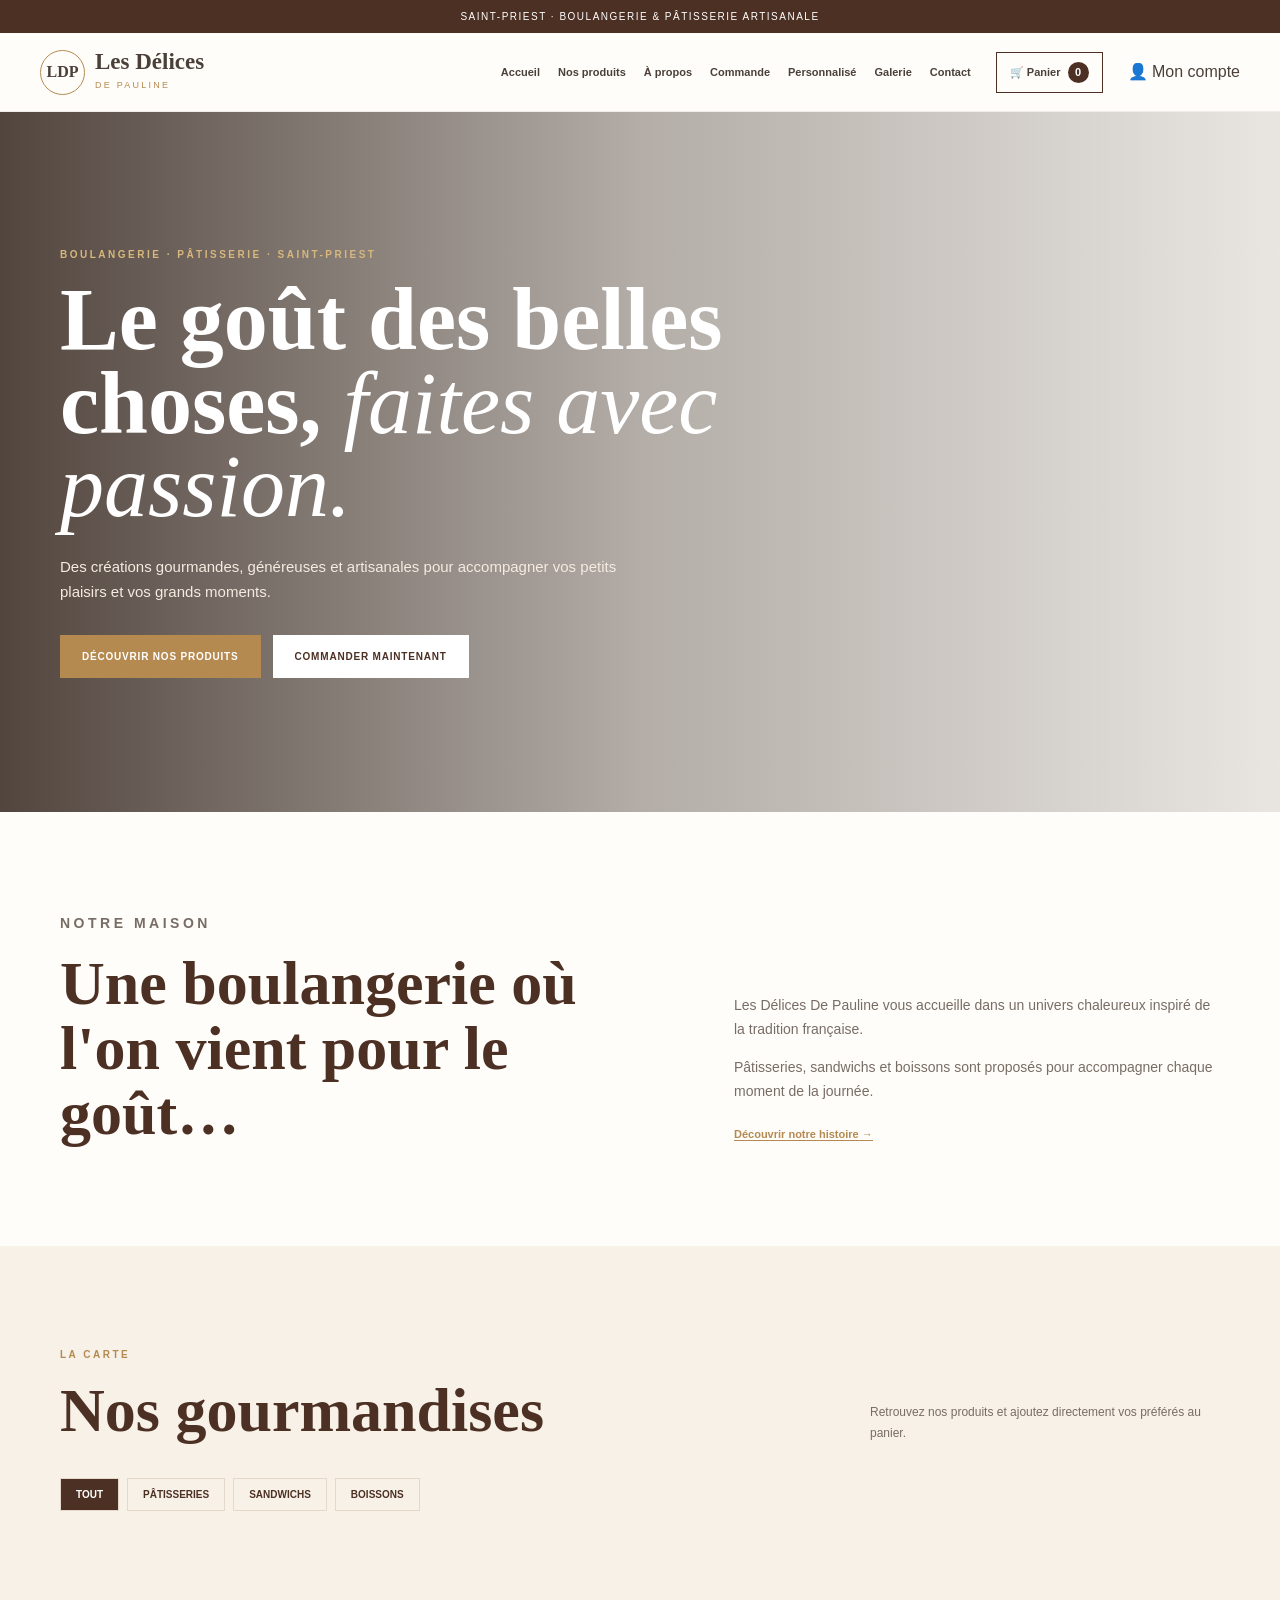
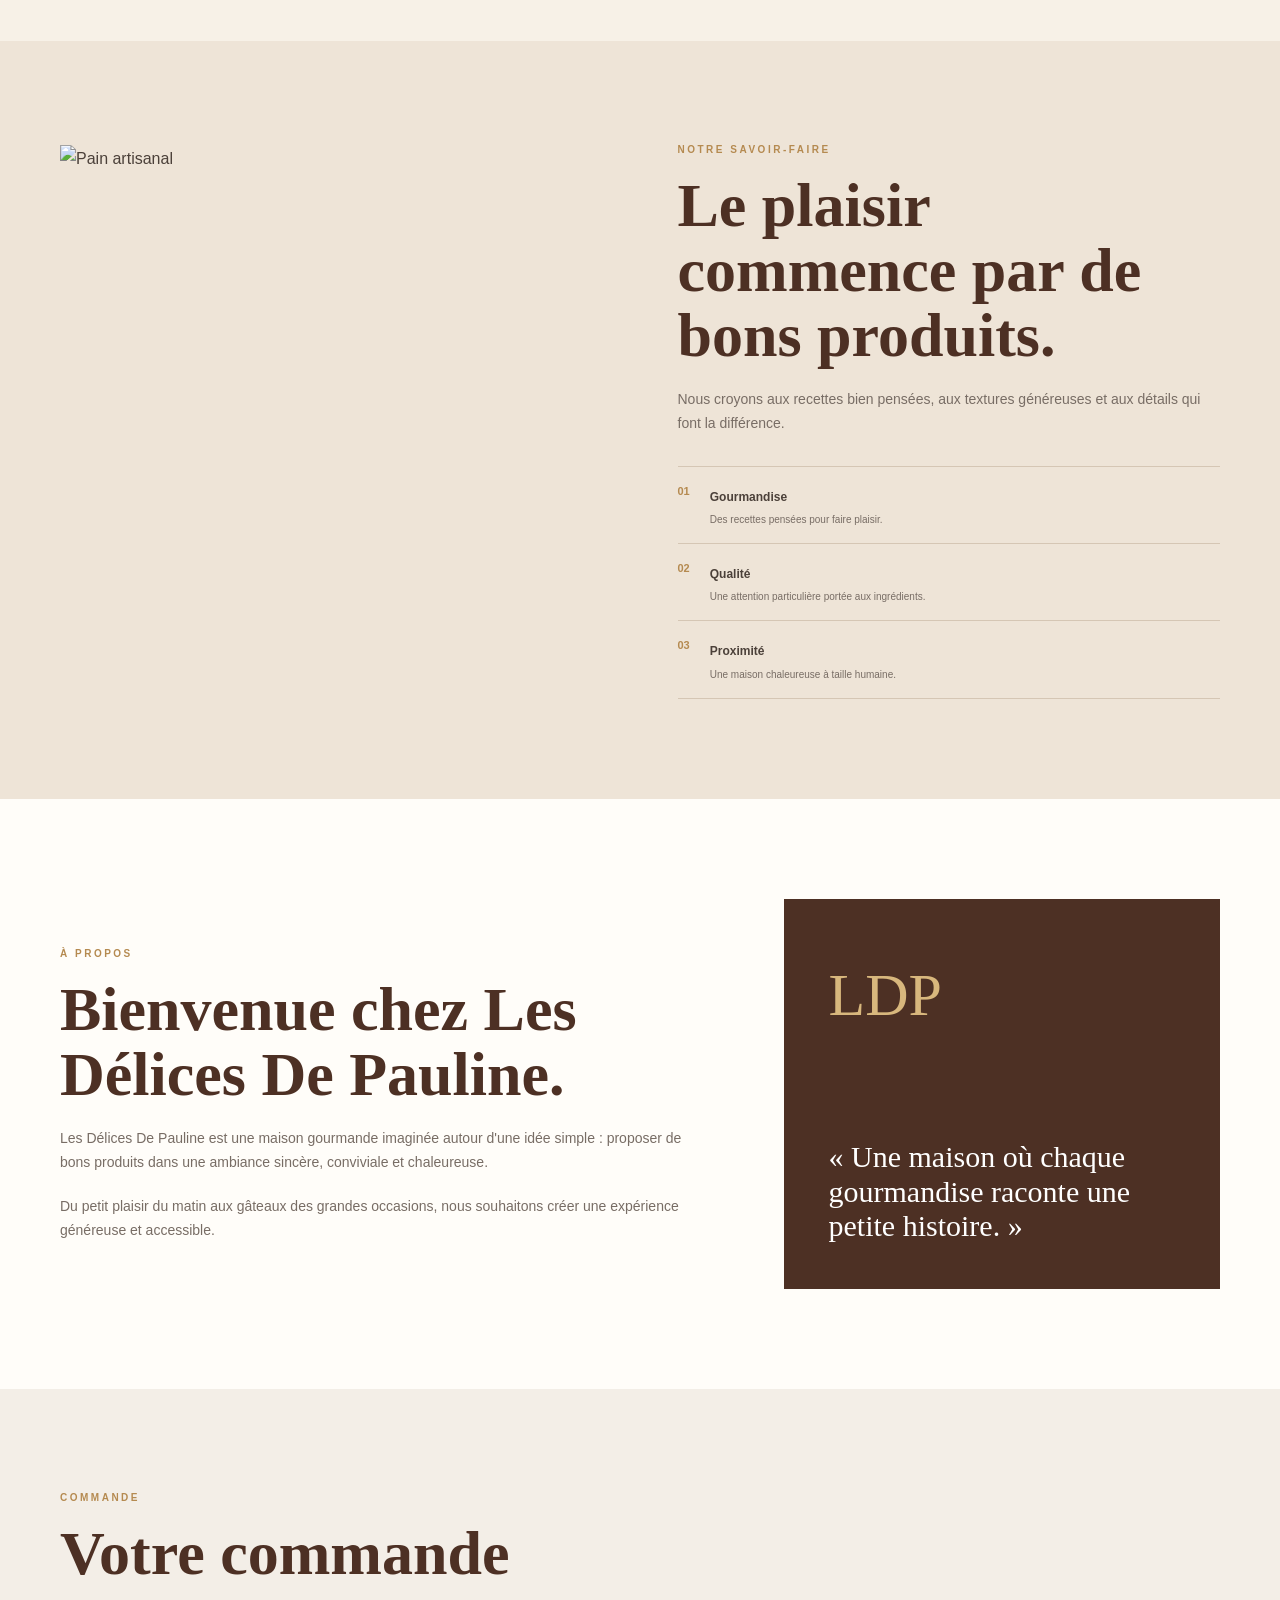
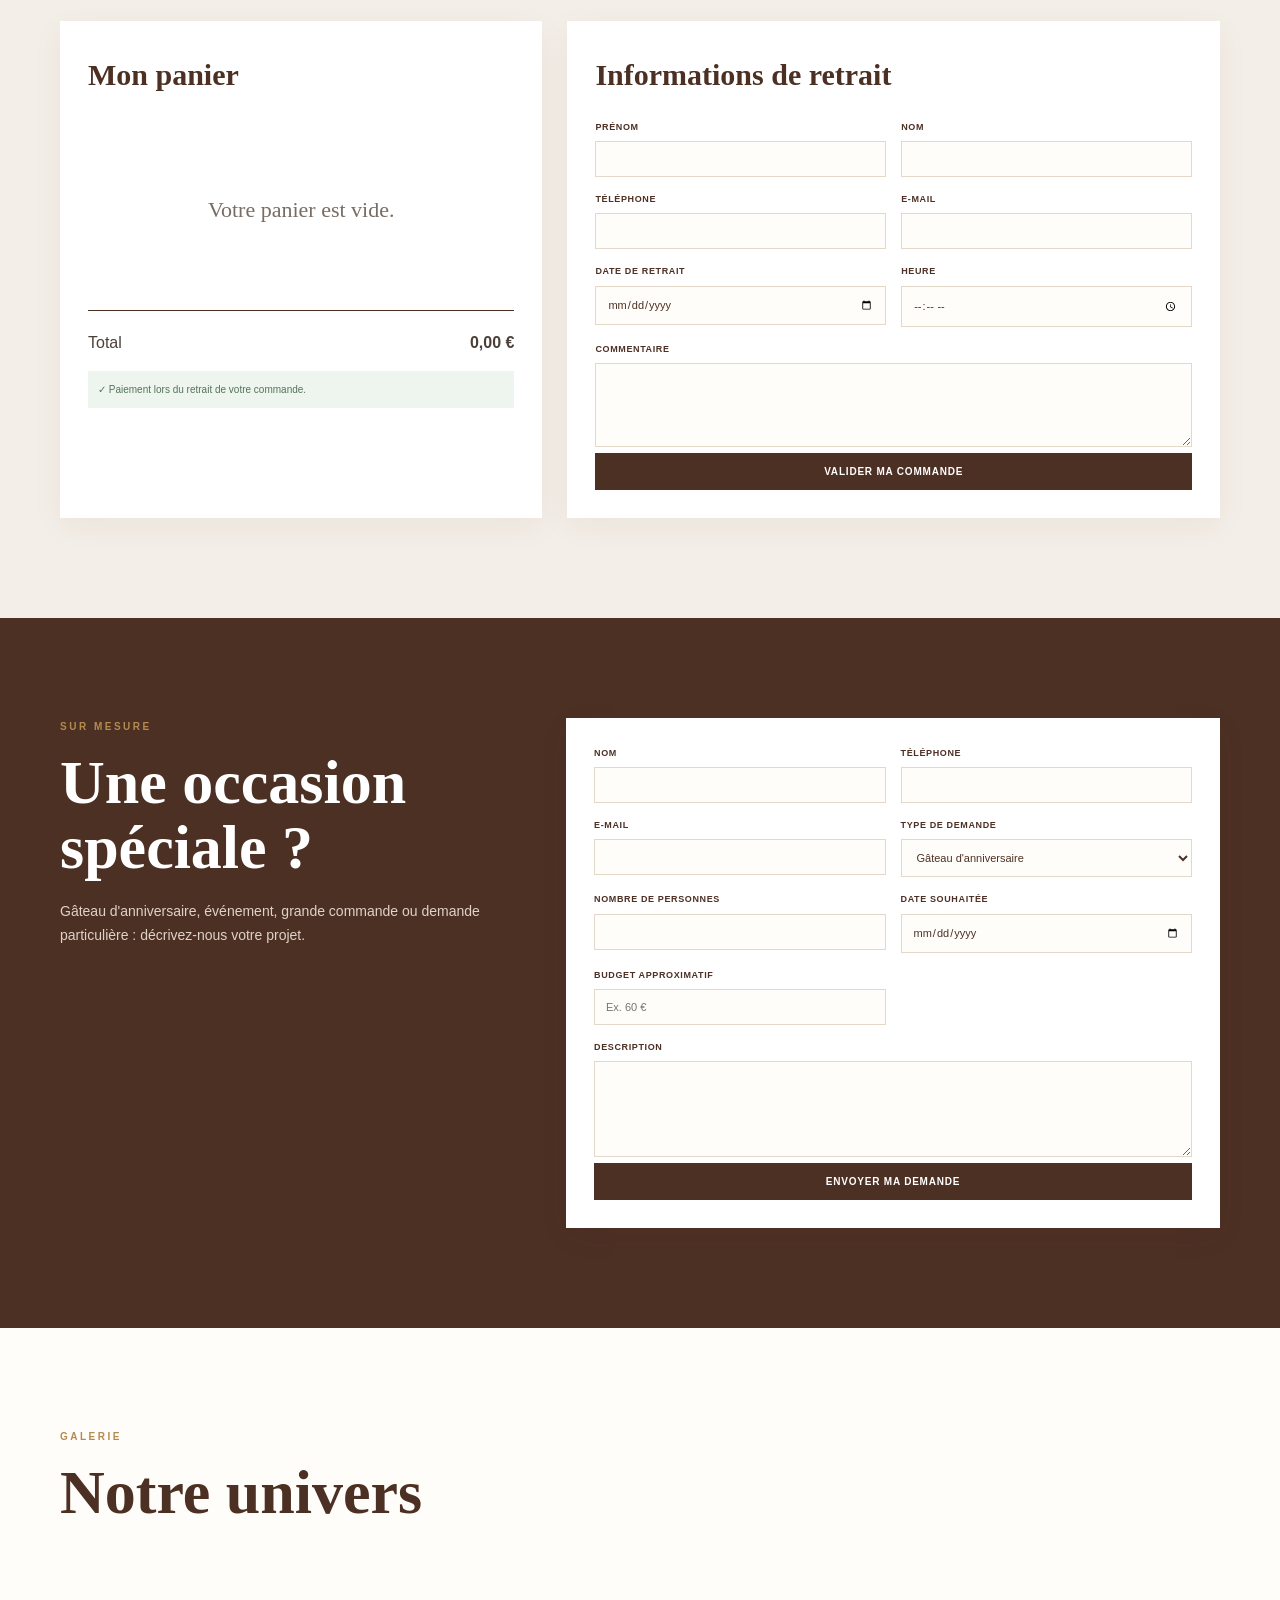
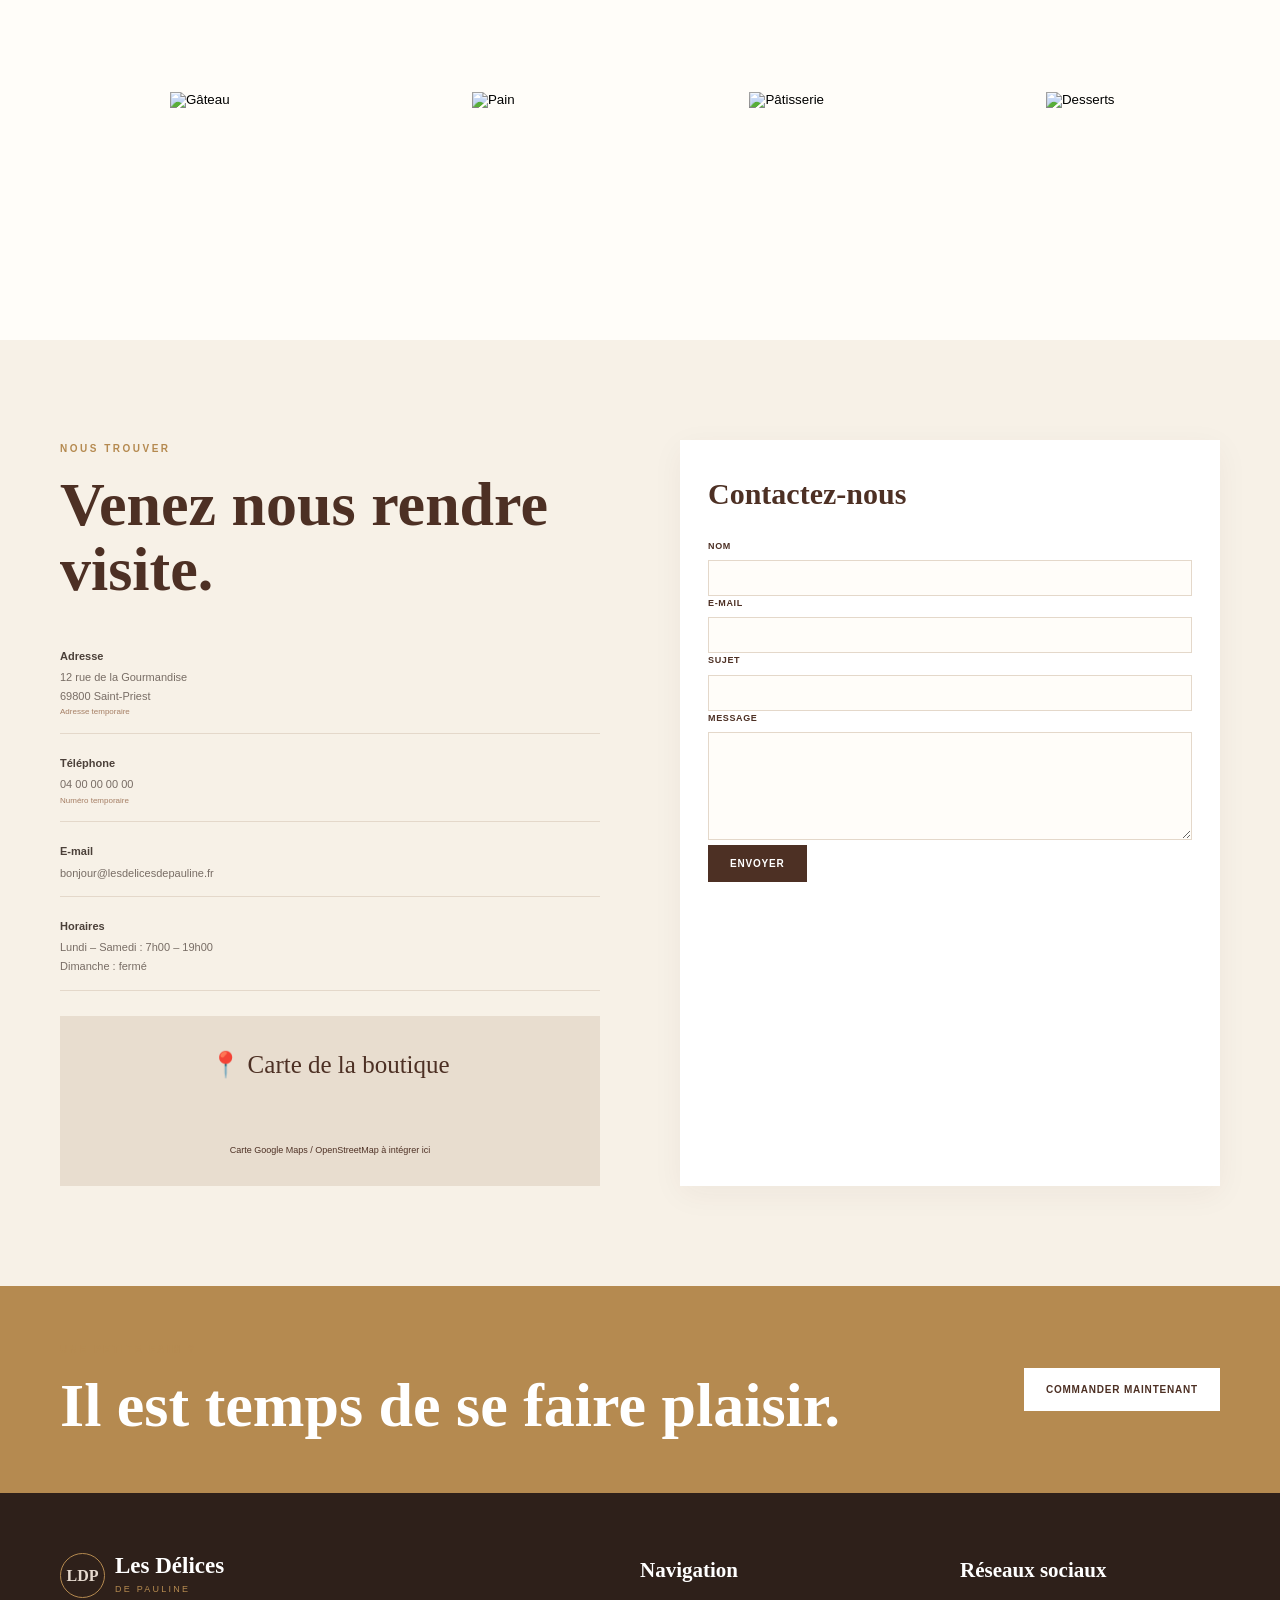
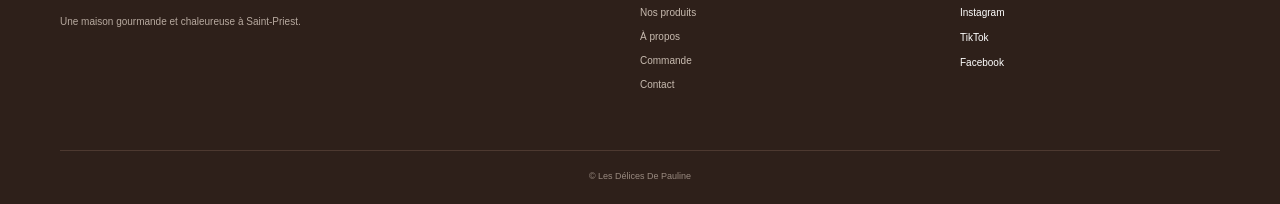
==== commit bfae9084: "Update index.html" ====
--- a/index.html
+++ b/index.html
@@ -73,6 +73,11 @@
 
         </a>
 
+        <a href="#compte" class="account-button">
+    👤 Mon compte
+</a>
+
+        
     </nav>
 
 </header>
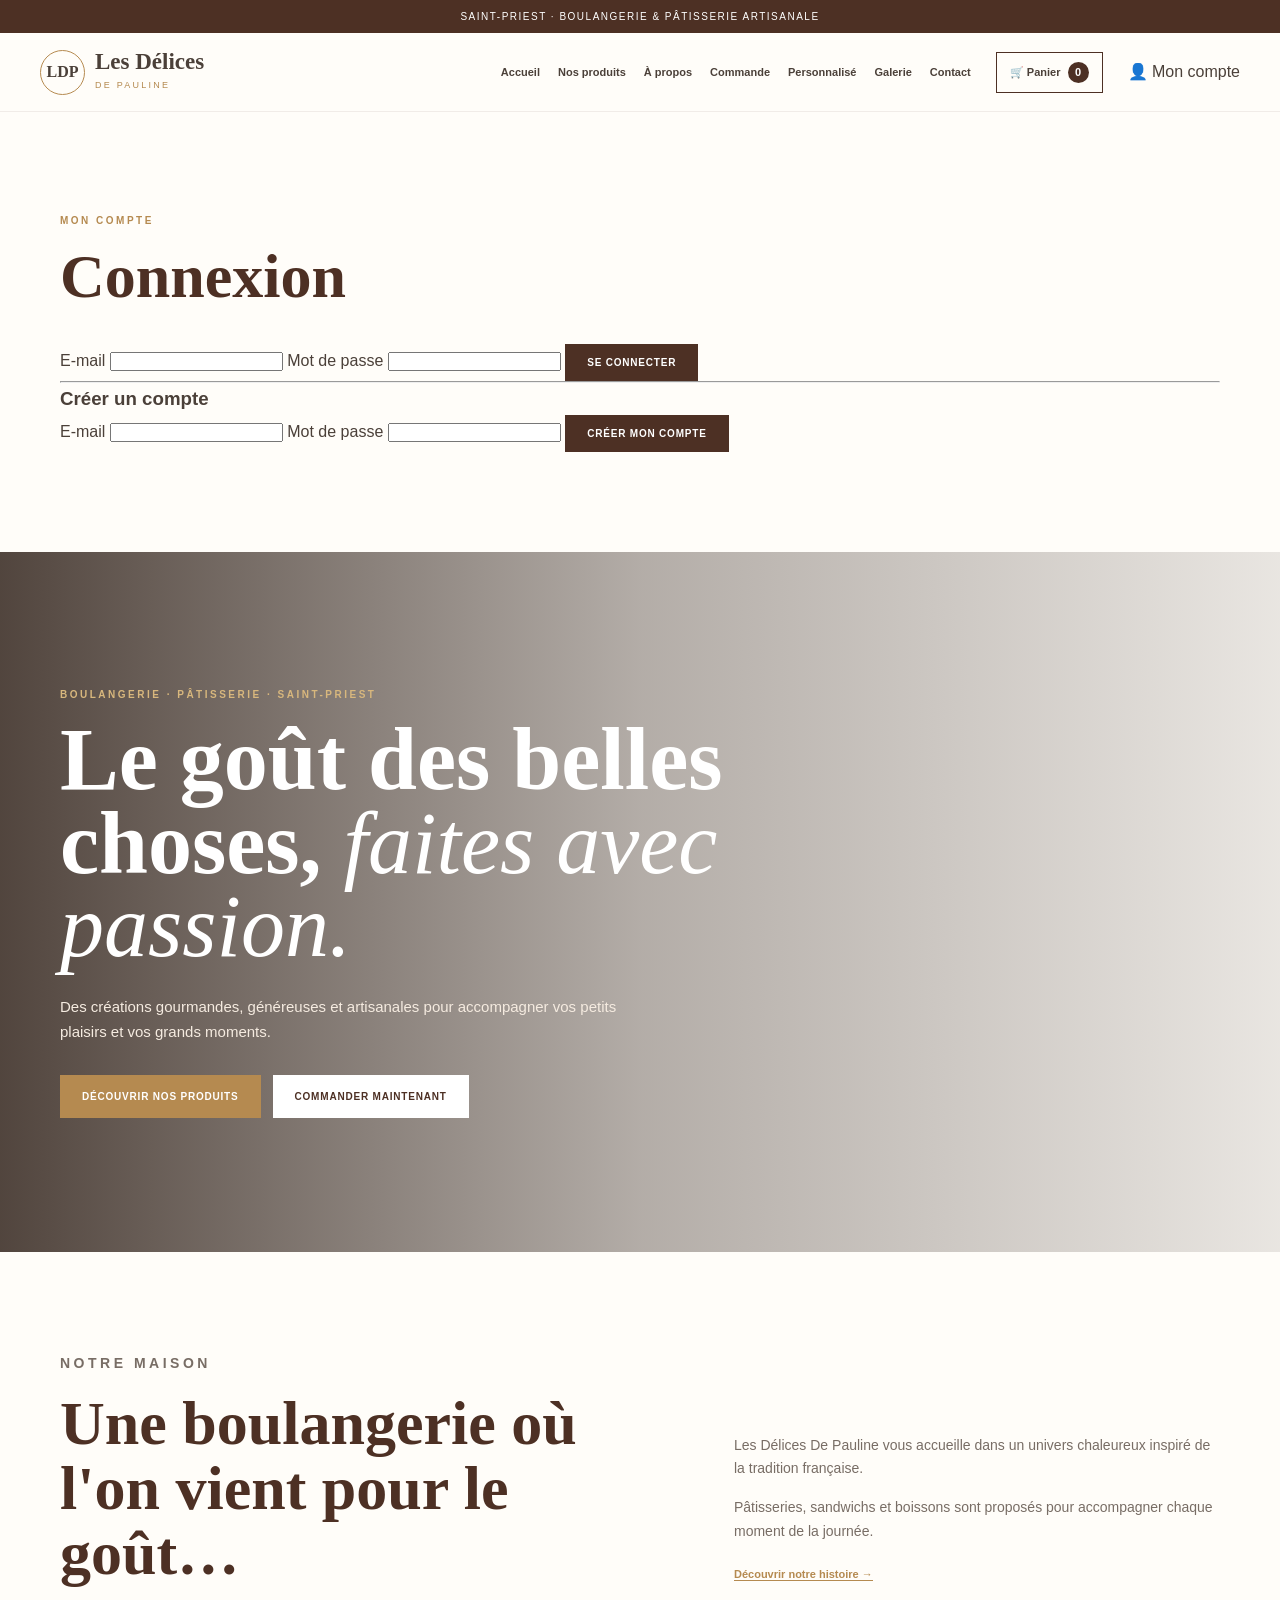
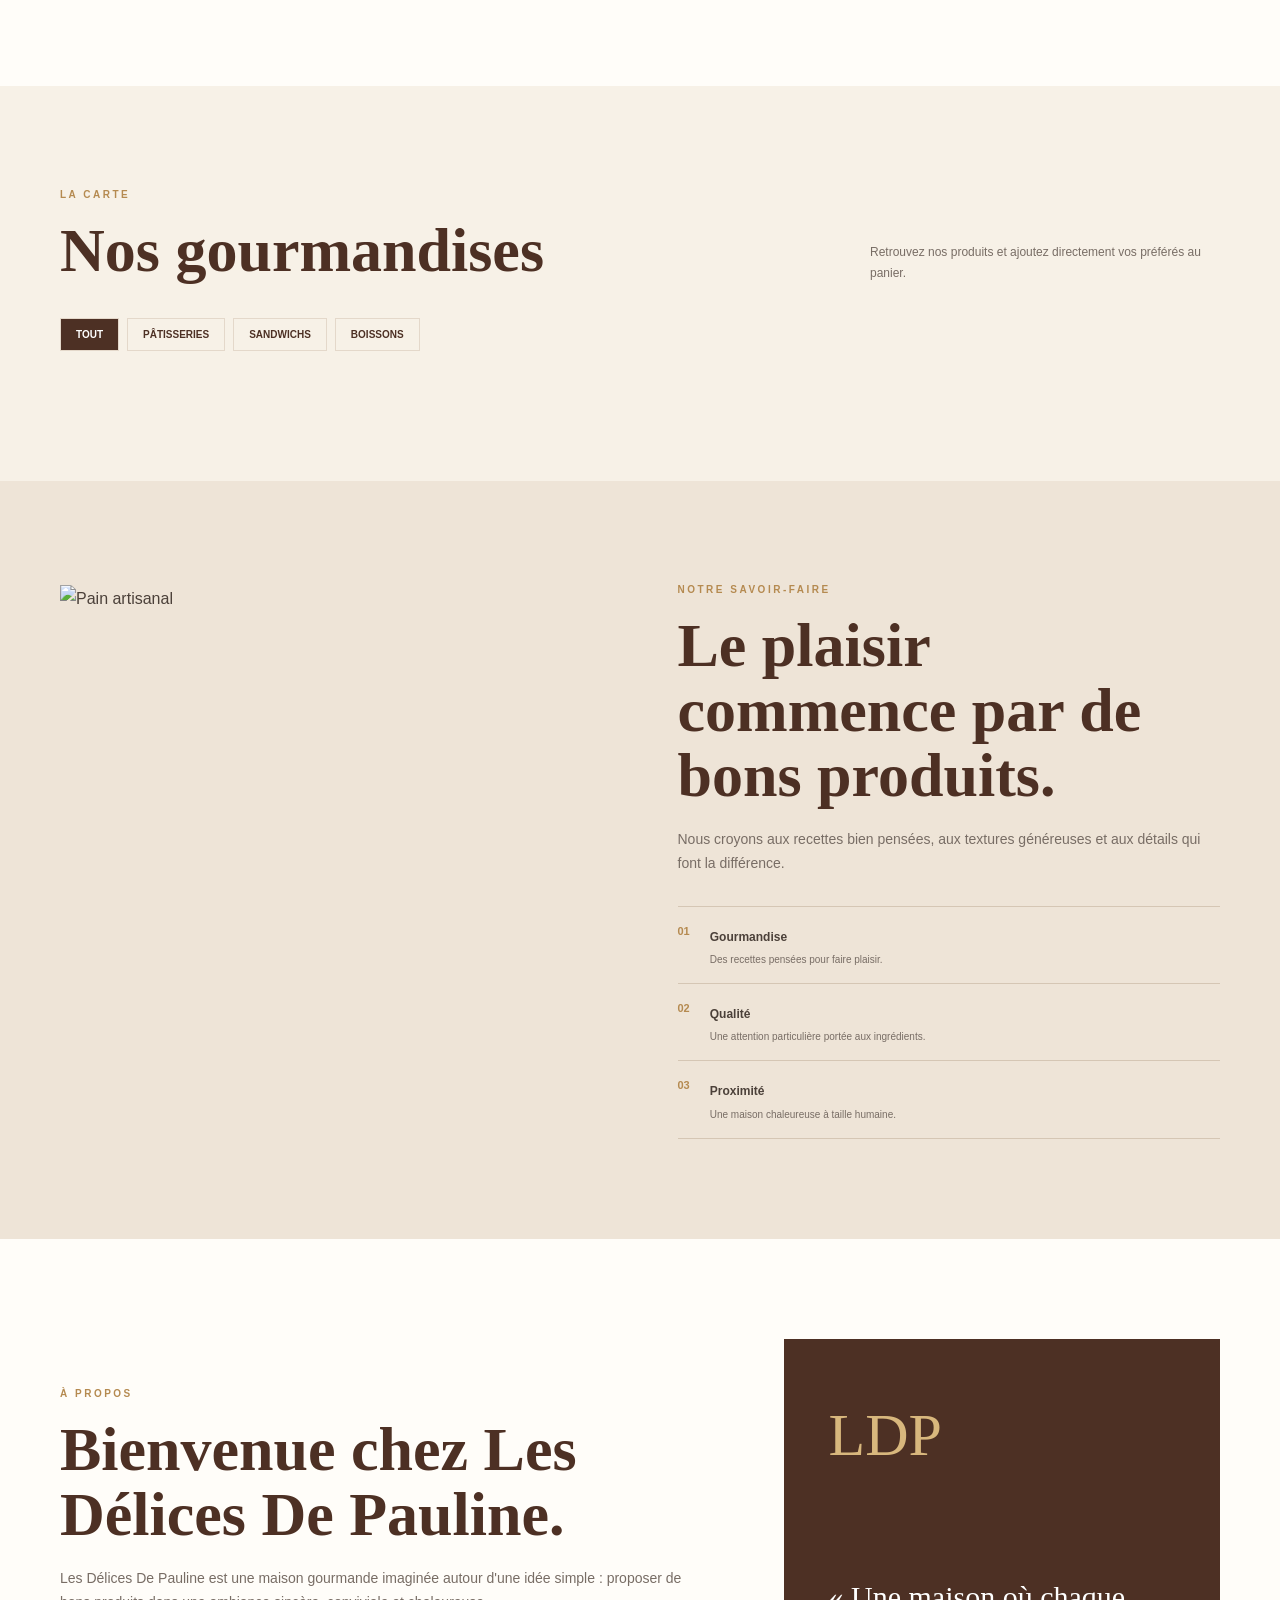
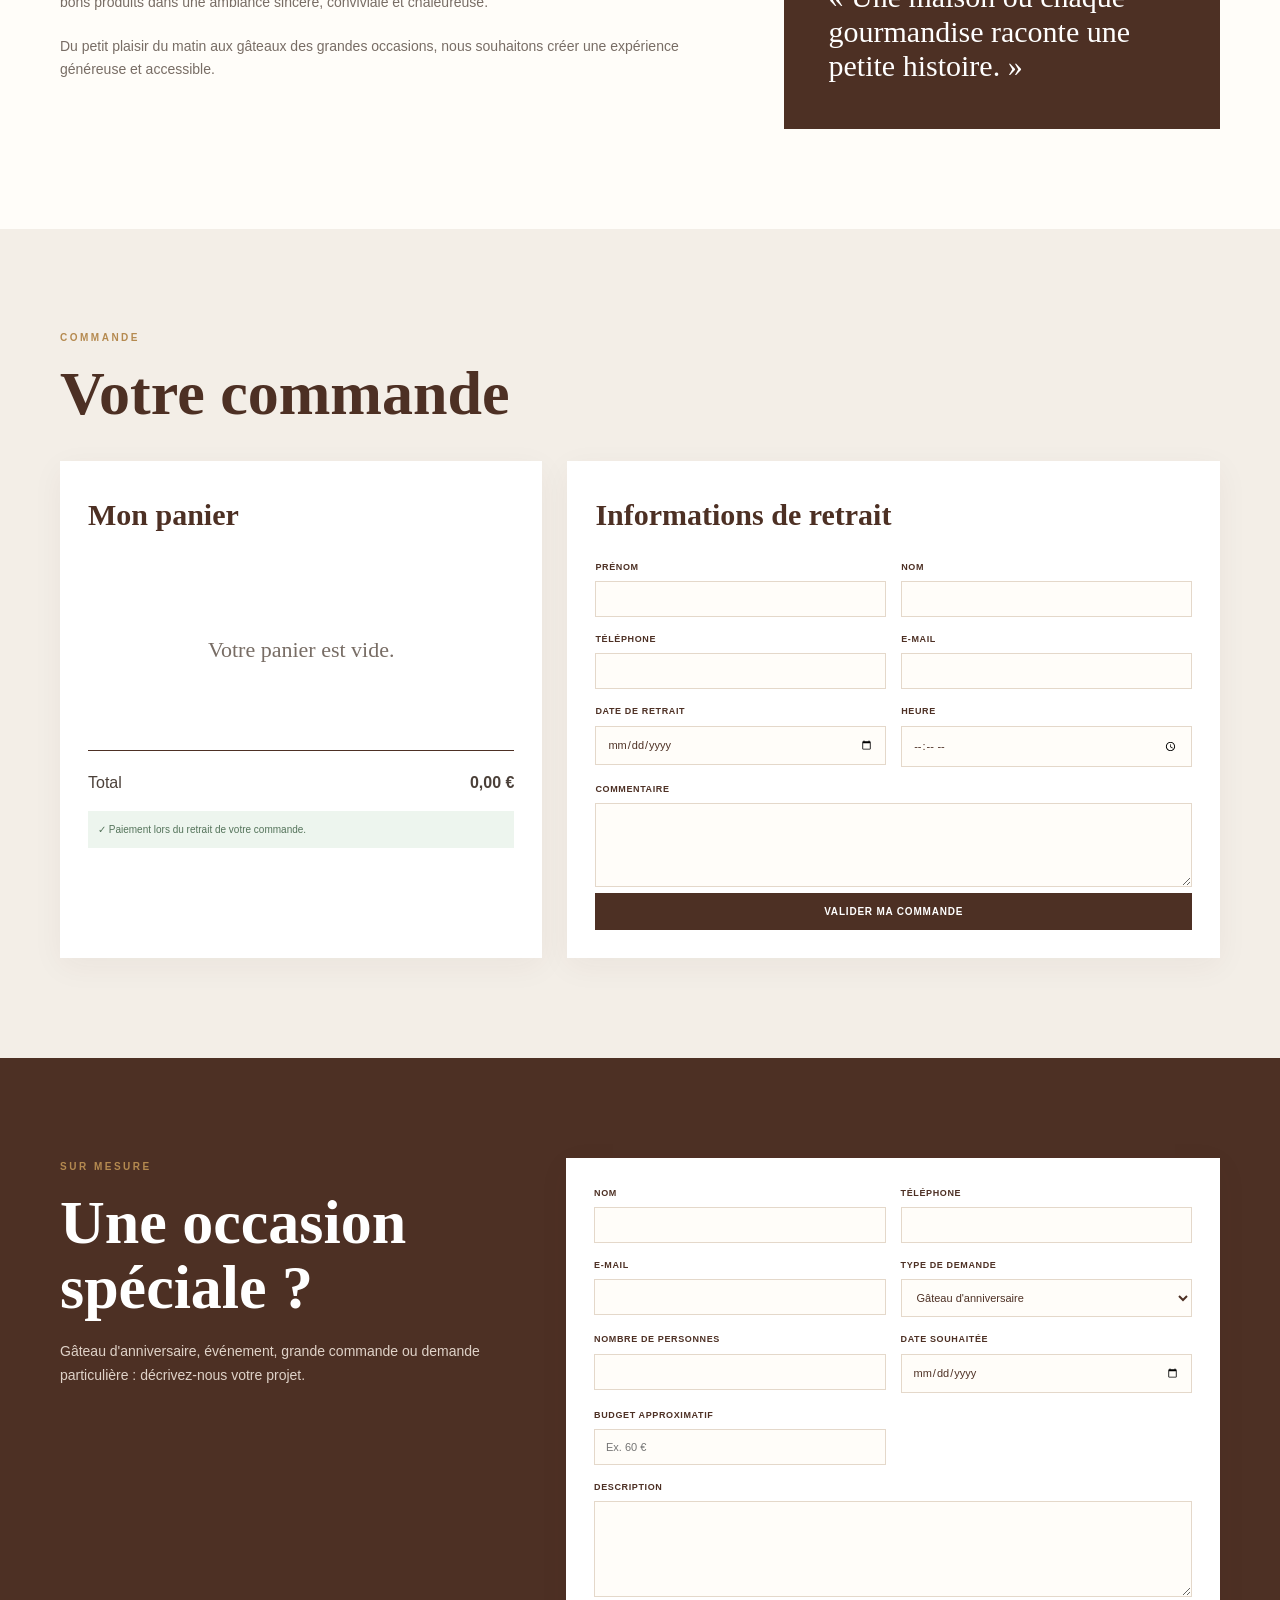
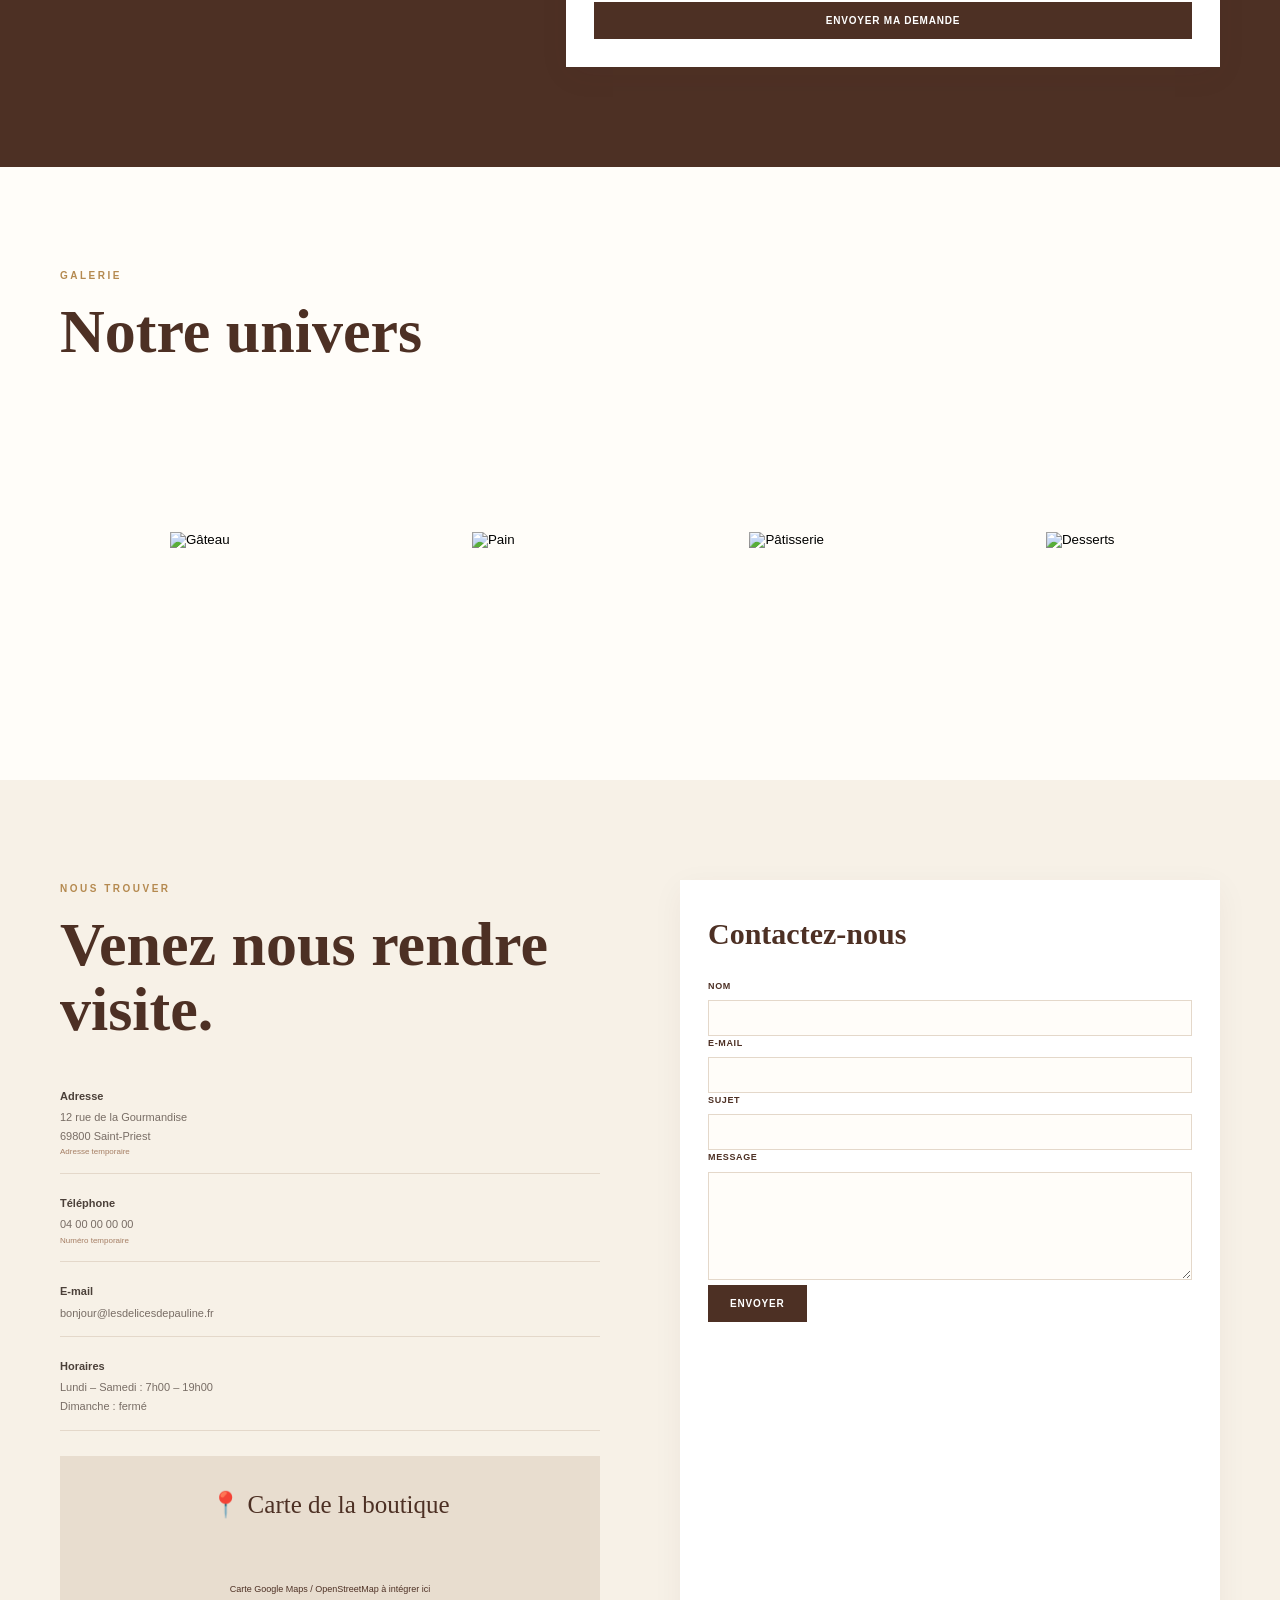
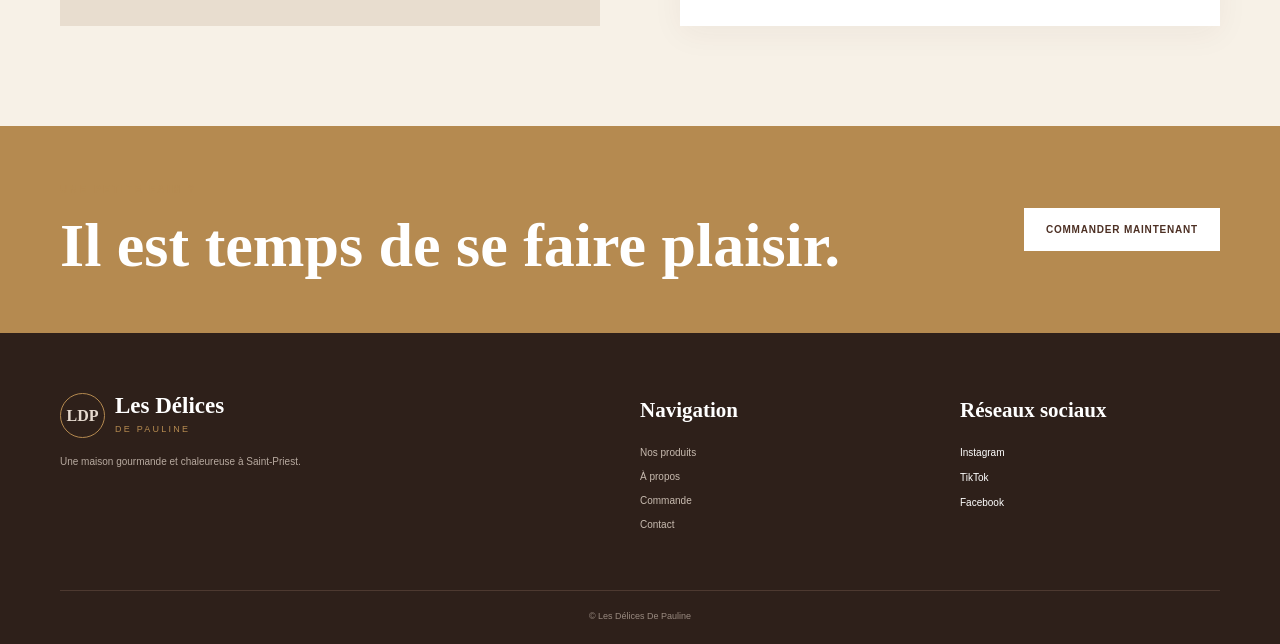
==== commit b4ba5eb5: "Update index.html" ====
--- a/index.html
+++ b/index.html
@@ -84,7 +84,93 @@
 
 
 <main>
-
+<section class="account section" id="compte">
+
+    <div class="container">
+
+        <div class="section-header">
+            <div>
+                <p class="eyebrow">MON COMPTE</p>
+                <h2>Connexion</h2>
+            </div>
+        </div>
+
+        <div class="account-box">
+
+            <form id="loginForm">
+
+                <label>
+                    E-mail
+                    <input
+                        type="email"
+                        id="loginEmail"
+                        required>
+                </label>
+
+                <label>
+                    Mot de passe
+                    <input
+                        type="password"
+                        id="loginPassword"
+                        required>
+                </label>
+
+                <button
+                    type="submit"
+                    class="btn btn-brown">
+                    Se connecter
+                </button>
+
+            </form>
+
+
+            <hr>
+
+
+            <form id="signupForm">
+
+                <h3>Créer un compte</h3>
+
+                <label>
+                    E-mail
+                    <input
+                        type="email"
+                        id="signupEmail"
+                        required>
+                </label>
+
+                <label>
+                    Mot de passe
+                    <input
+                        type="password"
+                        id="signupPassword"
+                        minlength="6"
+                        required>
+                </label>
+
+                <button
+                    type="submit"
+                    class="btn btn-brown">
+                    Créer mon compte
+                </button>
+
+            </form>
+
+
+            <button
+                id="logoutButton"
+                class="btn btn-brown"
+                style="display:none;">
+                Se déconnecter
+            </button>
+
+            <p id="accountMessage"></p>
+
+        </div>
+
+    </div>
+
+</section>
 <!-- =====================================================
      HERO
 ===================================================== -->
